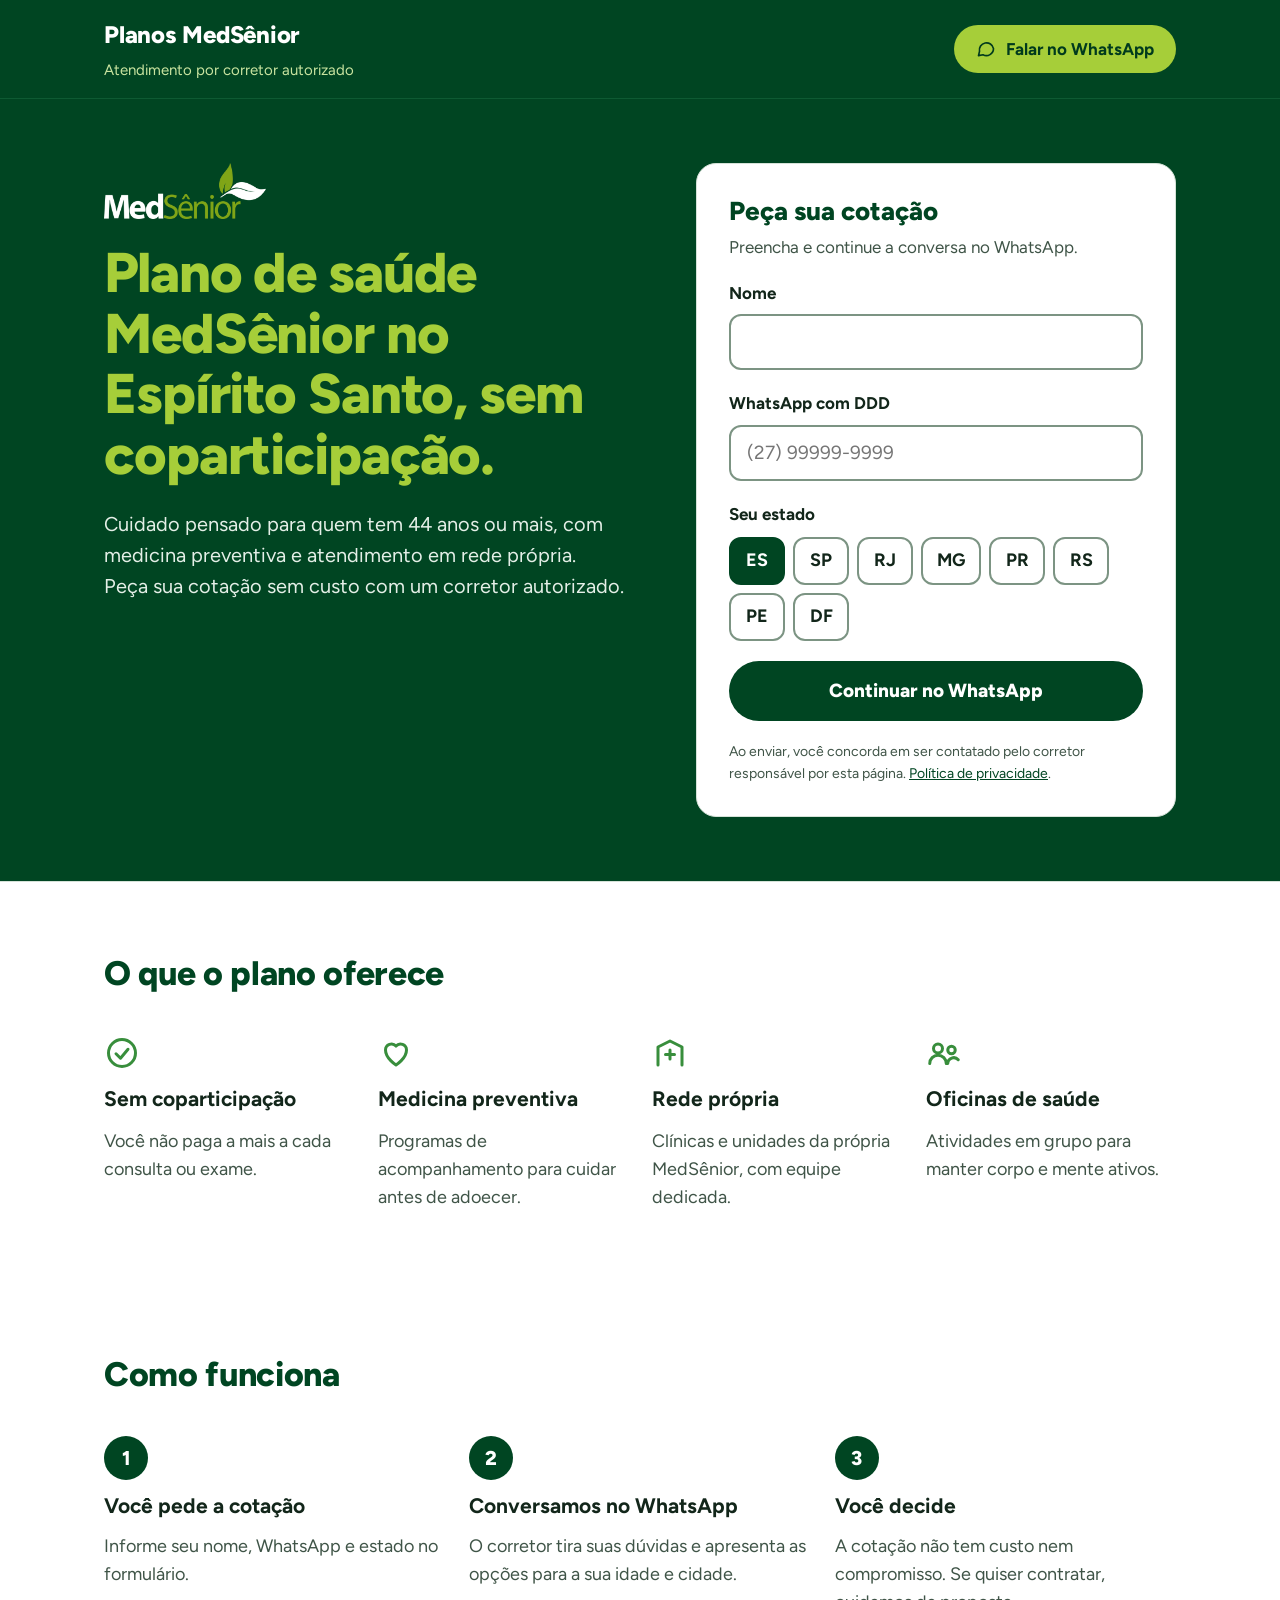
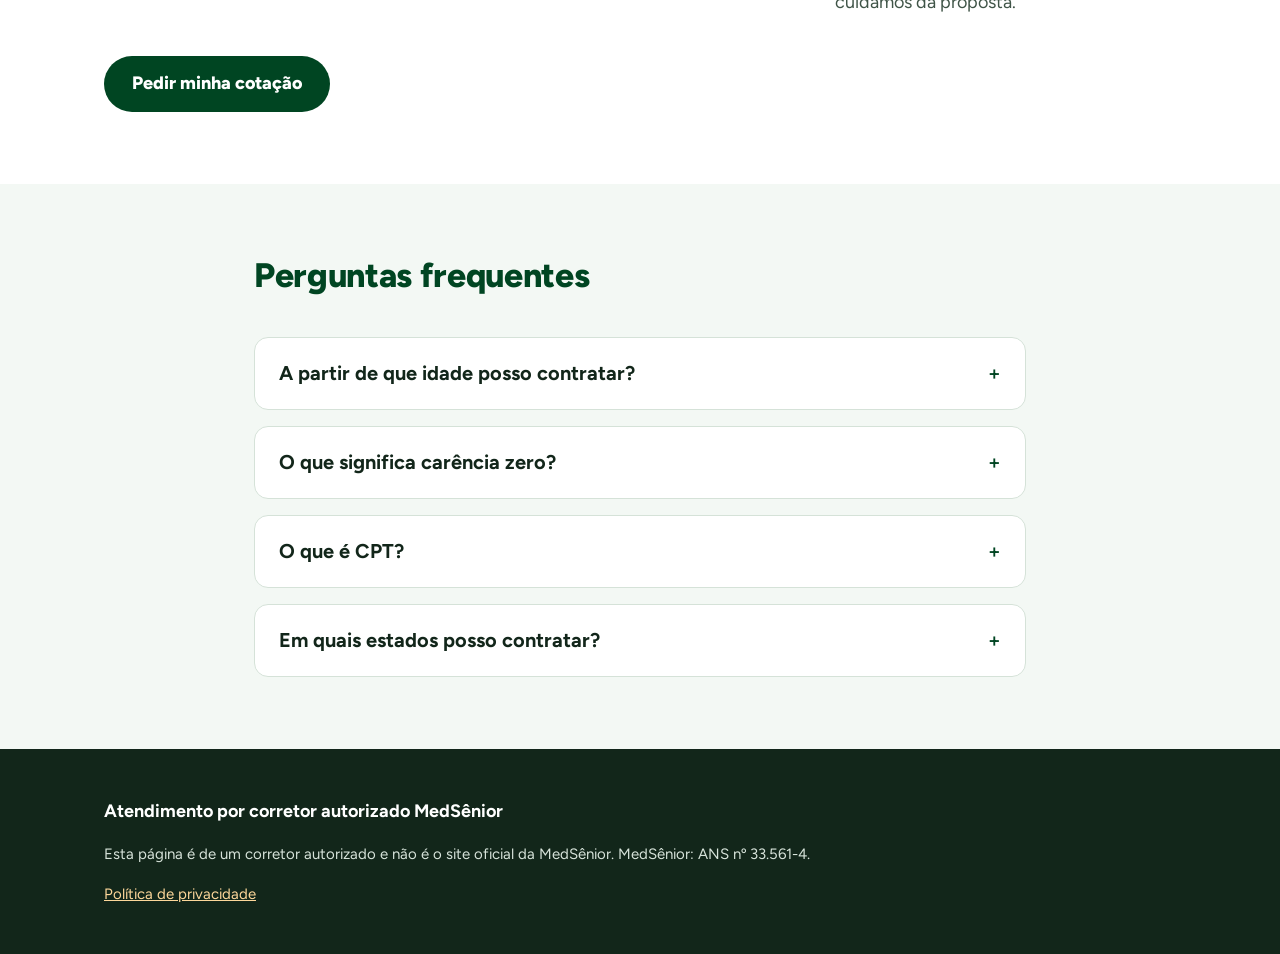
==== index.html @ 87fd847a "Página genérica por padrão, sem nome nem foto do corretor quemAtende.mostrar controla se o corretor " ====
<!doctype html>
<html lang="pt-BR">
<head>
<meta charset="utf-8">
<meta name="viewport" content="width=device-width, initial-scale=1">
<title>Plano de saúde MedSênior | Cotação com corretor autorizado</title>
<meta name="description" content="Cotação de planos MedSênior com corretor autorizado. Sem coparticipação, com medicina preventiva e rede própria.">
<meta name="theme-color" content="#004522">

<!-- Prévia do link no WhatsApp e nas redes. Os robôs não executam JavaScript, então estes
     textos são fixos: ao trocar de corretor ou de domínio, atualize aqui também.
     O WhatsApp exige endereço completo (https://...) em og:image. -->
<meta property="og:type" content="website">
<meta property="og:locale" content="pt_BR">
<meta property="og:site_name" content="Planos MedSênior · Corretor autorizado">
<meta property="og:title" content="Plano de saúde MedSênior | Peça sua cotação">
<meta property="og:description" content="Sem coparticipação, com medicina preventiva e rede própria. Peça sua cotação com um corretor autorizado.">
<meta property="og:url" content="https://landing-starlife-medsenior.netlify.app/">
<meta property="og:image" content="https://landing-starlife-medsenior.netlify.app/assets/og-medsenior.jpg">
<meta property="og:image:type" content="image/jpeg">
<meta property="og:image:width" content="1200">
<meta property="og:image:height" content="630">
<meta property="og:image:alt" content="Logo da MedSênior e o convite para pedir cotação com corretor autorizado">
<meta name="twitter:card" content="summary_large_image">
<link rel="preconnect" href="https://fonts.googleapis.com">
<link rel="preconnect" href="https://fonts.gstatic.com" crossorigin>
<link rel="stylesheet" href="https://fonts.googleapis.com/css2?family=Figtree:wght@400;500;600;700;800&display=swap">
<link rel="stylesheet" href="styles.css">
</head>
<body>

<header class="topo">
  <div class="container topo__linha">
    <div class="marca">
      <span class="marca__nome" data-corretor-nome>Planos MedSênior</span>
      <span class="marca__sub" data-corretor-titulo>Atendimento por corretor autorizado</span>
    </div>
    <a class="botao botao--lima" href="#cotacao" data-origem="topo">
      <svg width="20" height="20" viewBox="0 0 24 24" fill="none" stroke="currentColor" stroke-width="2" stroke-linecap="round" stroke-linejoin="round" aria-hidden="true"><path d="M21 11.5a8.5 8.5 0 0 1-12.6 7.4L3 20l1.2-5.1A8.5 8.5 0 1 1 21 11.5z"/></svg>
      Falar no WhatsApp
    </a>
  </div>
</header>

<main>

<section class="hero">
  <div class="container hero__linha">
    <div class="hero__texto">
      <img class="hero__operadora" src="assets/logo-medsenior-claro.png" alt="MedSênior" width="560" height="194">
      <p class="selo" data-campanha hidden>Carência zero* para contratos assinados até <span data-campanha-fim>31/10/2026</span></p>
      <h1>Plano de saúde MedSênior <span data-uf-titulo>no Espírito Santo</span>, sem coparticipação.</h1>
      <p class="hero__sub">Cuidado pensado para quem tem 44 anos ou mais, com medicina preventiva e atendimento em rede própria. Peça sua cotação sem custo com um corretor autorizado.</p>
      <div class="preco" data-preco hidden>
        <span class="preco__rotulo">Planos a partir de</span>
        <span class="preco__valor"><span data-preco-valor></span><small> /mês**</small></span>
        <span class="preco__ref" data-preco-ref></span>
      </div>
    </div>

    <div class="cartao" id="cotacao">
      <form id="form-lead" novalidate>
        <h2>Peça sua cotação</h2>
        <p class="cartao__sub">Preencha e continue a conversa no WhatsApp.</p>

        <div class="campo">
          <label for="lead-nome">Nome</label>
          <input id="lead-nome" name="nome" type="text" autocomplete="name" required>
        </div>

        <div class="campo">
          <label for="lead-fone">WhatsApp com DDD</label>
          <input id="lead-fone" name="telefone" type="tel" inputmode="numeric" autocomplete="tel" placeholder="(27) 99999-9999" required>
        </div>

        <fieldset class="campo">
          <legend>Seu estado</legend>
          <div class="ufs" id="ufs"></div>
        </fieldset>

        <!-- Campo isca para robôs: pessoas não veem nem preenchem. -->
        <div class="isca" aria-hidden="true">
          <label for="lead-site">Não preencha este campo</label>
          <input id="lead-site" name="site" type="text" tabindex="-1" autocomplete="off">
        </div>

        <p class="erro" id="form-erro" role="alert" hidden></p>

        <button class="botao botao--escuro botao--cheio" type="submit">Continuar no WhatsApp</button>
        <p class="consentimento">Ao enviar, você concorda em ser contatado pelo corretor responsável por esta página. <a href="privacidade.html">Política de privacidade</a>.</p>
      </form>

      <div id="form-sucesso" hidden>
        <svg width="48" height="48" viewBox="0 0 24 24" fill="none" stroke="#004522" stroke-width="2" stroke-linecap="round" stroke-linejoin="round" aria-hidden="true"><circle cx="12" cy="12" r="10"/><path d="M8 12.5l3 3 5-6"/></svg>
        <h2 tabindex="-1" id="sucesso-titulo">Recebemos seus dados<span data-primeiro-nome></span>.</h2>
        <p>O WhatsApp abre em seguida com a mensagem pronta. Se não abrir, toque no botão abaixo.</p>
        <a class="botao botao--escuro" id="link-whatsapp" href="#" target="_blank" rel="noopener">Abrir o WhatsApp</a>
        <button class="link" type="button" id="corrigir">Corrigir meus dados</button>
      </div>
    </div>
  </div>
</section>

<section class="secao" data-quem hidden>
  <div class="container quem">
    <img class="quem__foto" data-quem-foto alt="" width="200" height="200" hidden>
    <div class="quem__texto">
      <h2>Quem atende você</h2>
      <div class="quem__paragrafos" data-quem-texto></div>
      <a class="botao botao--escuro" href="#cotacao" data-origem="quem-atende"><span data-quem-botao>Pedir minha cotação</span></a>
    </div>
  </div>
</section>

<section class="secao secao--borda">
  <div class="container">
    <h2>O que o plano oferece</h2>
    <div class="diferenciais">
      <div class="diferencial">
        <svg width="36" height="36" viewBox="0 0 24 24" fill="none" stroke="#388E3C" stroke-width="2" stroke-linecap="round" stroke-linejoin="round" aria-hidden="true"><circle cx="12" cy="12" r="9"/><path d="M8 12.5l3 3 5-6"/></svg>
        <h3>Sem coparticipação</h3>
        <p>Você não paga a mais a cada consulta ou exame.</p>
      </div>
      <div class="diferencial">
        <svg width="36" height="36" viewBox="0 0 24 24" fill="none" stroke="#388E3C" stroke-width="2" stroke-linecap="round" stroke-linejoin="round" aria-hidden="true"><path d="M12 20s-7-4.4-7-10a4 4 0 0 1 7-2.6A4 4 0 0 1 19 10c0 5.600-7 10-7 10z"/></svg>
        <h3>Medicina preventiva</h3>
        <p>Programas de acompanhamento para cuidar antes de adoecer.</p>
      </div>
      <div class="diferencial">
        <svg width="36" height="36" viewBox="0 0 24 24" fill="none" stroke="#388E3C" stroke-width="2" stroke-linecap="round" stroke-linejoin="round" aria-hidden="true"><path d="M4 20V8l8-4 8 4v12"/><path d="M12 10v6M9 13h6"/></svg>
        <h3>Rede própria</h3>
        <p>Clínicas e unidades da própria MedSênior, com equipe dedicada.</p>
      </div>
      <div class="diferencial">
        <svg width="36" height="36" viewBox="0 0 24 24" fill="none" stroke="#388E3C" stroke-width="2" stroke-linecap="round" stroke-linejoin="round" aria-hidden="true"><circle cx="8" cy="9" r="3"/><circle cx="17" cy="10" r="2.500"/><path d="M2.500 19a5.500 5.500 0 0 1 11 0M14.500 19a4 4 0 0 1 7-2.500"/></svg>
        <h3>Oficinas de saúde</h3>
        <p>Atividades em grupo para manter corpo e mente ativos.</p>
      </div>
    </div>
  </div>
</section>

<section class="secao secao--verde" data-campanha hidden>
  <div class="container">
    <p class="sobretitulo">Condição de outubro</p>
    <h2>Carência zero* para quem contrata até <span data-campanha-fim>31/10/2026</span></h2>
    <div class="publicos">
      <div class="publico">
        <h3>Você já tem outro plano</h3>
        <p>Pessoa física vinda de outra operadora aproveita as carências já cumpridas.</p>
      </div>
      <div class="publico">
        <h3>Empresa com 2 vidas</h3>
        <p>Contratação PME a partir de duas pessoas, com a mesma condição.</p>
      </div>
    </div>
    <a class="botao botao--lima" href="#cotacao" data-origem="campanha">Quero aproveitar</a>
  </div>
</section>

<section class="secao">
  <div class="container">
    <h2>Como funciona</h2>
    <ol class="passos">
      <li class="passo">
        <span class="passo__n" aria-hidden="true">1</span>
        <h3>Você pede a cotação</h3>
        <p>Informe seu nome, WhatsApp e estado no formulário.</p>
      </li>
      <li class="passo">
        <span class="passo__n" aria-hidden="true">2</span>
        <h3>Conversamos no WhatsApp</h3>
        <p>O corretor tira suas dúvidas e apresenta as opções para a sua idade e cidade.</p>
      </li>
      <li class="passo">
        <span class="passo__n" aria-hidden="true">3</span>
        <h3>Você decide</h3>
        <p>A cotação não tem custo nem compromisso. Se quiser contratar, cuidamos da proposta.</p>
      </li>
    </ol>
    <a class="botao botao--escuro" href="#cotacao" data-origem="como-funciona">Pedir minha cotação</a>
  </div>
</section>

<section class="secao secao--suave">
  <div class="container container--estreito">
    <h2>Perguntas frequentes</h2>
    <details>
      <summary>A partir de que idade posso contratar?</summary>
      <p>Os planos MedSênior são para pessoas com 44 anos ou mais.</p>
    </details>
    <details>
      <summary>O que significa carência zero?</summary>
      <p>Você começa a usar o plano sem cumprir os prazos de espera, com exceção da cobertura parcial temporária (CPT), nas condições da campanha vigente.</p>
    </details>
    <details>
      <summary>O que é CPT?</summary>
      <p>É a cobertura parcial temporária: um período em que alguns procedimentos ligados a doenças ou lesões que você já tinha ao contratar ficam sem cobertura. O corretor explica o seu caso na cotação.</p>
    </details>
    <details>
      <summary>Em quais estados posso contratar?</summary>
      <p>Espírito Santo, São Paulo, Rio de Janeiro, Minas Gerais, Paraná, Rio Grande do Sul, Pernambuco e Distrito Federal.</p>
    </details>
  </div>
</section>

</main>

<footer class="rodape">
  <div class="container">
    <p class="rodape__razao" data-corretor-rodape>Atendimento por corretor autorizado MedSênior</p>
    <p>Esta página é de um corretor autorizado e não é o site oficial da MedSênior. MedSênior: ANS nº 33.561-4.</p>
    <p data-campanha hidden>* Carência zero, exceto cobertura parcial temporária (CPT) decorrente de doenças ou lesões preexistentes, para contratos assinados entre 01/10/2026 e 31/10/2026: PME a partir de 2 vidas e pessoa física vinda de outro plano, conforme operadoras aceitas e critérios de elegibilidade. Sujeito às regras comerciais vigentes.</p>
    <p data-preco hidden>** <span data-preco-nota></span> Os preços variam por idade, produto e região.</p>
    <p><a href="privacidade.html">Política de privacidade</a></p>
  </div>
</footer>

<script src="config.js"></script>
<script src="script.js"></script>
</body>
</html>
---- styles.css ----
:root {
  --verde-escuro: #004522;
  --verde: #388E3C;
  --bege: #FDD79A;
  --verde-claro: #A6CE39;
  --tinta: #12261A;
  --tinta-suave: #3F5447;
  --tinta-media: #2B4033;
  --fundo-suave: #F3F8F4;
  --linha: #D5E2D8;
  --borda-campo: #7C9483;
}

*, *::before, *::after { box-sizing: border-box; }

html { scroll-behavior: smooth; }

body {
  margin: 0;
  font-family: 'Figtree', system-ui, sans-serif;
  font-size: 18px;
  line-height: 1.55;
  color: var(--tinta);
  background: #fff;
}

[hidden] { display: none !important; }

h1, h2, h3, p { margin: 0; }

a { color: var(--verde-escuro); }
a:hover { color: #0B6B37; }

:focus-visible { outline: 3px solid #E0A93B; outline-offset: 2px; }

.container { max-width: 1120px; margin: 0 auto; padding: 0 24px; }
.container--estreito { max-width: 820px; }

/* Botões */
.botao {
  display: inline-flex; align-items: center; justify-content: center; gap: 10px;
  min-height: 56px; padding: 0 28px;
  border: 0; border-radius: 999px;
  font: inherit; font-weight: 800; text-decoration: none; cursor: pointer;
}
.botao--escuro { background: var(--verde-escuro); color: #fff; }
.botao--escuro:hover { background: #0B5A30; color: #fff; }
.botao--claro { background: var(--bege); color: #3A2A05; }
.botao--claro:hover { background: #FFE3B5; color: #3A2A05; }
.botao--lima { background: var(--verde-claro); color: #003A1D; }
.botao--lima:hover { background: #B9DD55; color: #003A1D; }
.botao--cheio { width: 100%; min-height: 60px; font-size: 19px; }
.link {
  padding: 12px 0; border: 0; background: none; cursor: pointer;
  font: inherit; font-size: 16px; font-weight: 600;
  color: var(--verde-escuro); text-decoration: underline;
}

/* Topo */
.topo { background: var(--verde-escuro); border-bottom: 1px solid #0E5A33; }
.topo__linha {
  display: flex; flex-wrap: wrap; gap: 16px;
  align-items: center; justify-content: space-between;
  padding-top: 16px; padding-bottom: 16px;
}
.topo .botao { min-height: 48px; padding: 0 22px; font-size: 17px; font-weight: 700; }
.marca { display: flex; flex-direction: column; gap: 6px; }
.marca__logo { display: block; height: 50px; width: auto; align-self: flex-start; }
.marca__nome { font-size: 24px; font-weight: 800; color: #fff; letter-spacing: -0.01em; text-decoration: none; }
.marca__sub { font-size: 15px; color: #C9E4A0; }

/* Hero */
.hero { background: var(--verde-escuro); color: #E4EFE7; }
.hero__linha {
  display: flex; flex-wrap: wrap; gap: 48px; align-items: flex-start;
  padding-top: 64px; padding-bottom: 64px;
}
.hero__texto { flex: 1 1 440px; min-width: 0; display: flex; flex-direction: column; gap: 24px; align-items: flex-start; }
.hero h1 {
  font-size: clamp(34px, 5vw, 56px); line-height: 1.08; font-weight: 800;
  color: var(--verde-claro); letter-spacing: -0.02em;
}
.hero__operadora { display: block; height: 56px; width: auto; }
.hero__sub { font-size: 20px; color: #E4EFE7; max-width: 520px; }
.selo {
  padding: 8px 16px; border-radius: 999px;
  background: var(--bege); color: #3A2A05; font-weight: 700; font-size: 16px;
}
.preco {
  display: flex; flex-direction: column; gap: 4px;
  padding: 20px 24px; border-radius: 16px; background: #fff; color: var(--tinta); border: 1px solid var(--linha);
}
.preco__rotulo, .preco__ref { font-size: 15px; color: var(--tinta-suave); }
.preco__valor { font-size: 36px; font-weight: 800; color: var(--verde-escuro); line-height: 1.1; }
.preco__valor small { font-size: 18px; font-weight: 600; }

/* Cartão do formulário */
.cartao {
  flex: 1 1 380px; min-width: 0; max-width: 480px;
  background: #fff; color: var(--tinta); border: 1px solid var(--linha); border-radius: 20px; padding: 32px;
  scroll-margin-top: 16px;
}
.cartao form, #form-sucesso { display: flex; flex-direction: column; gap: 20px; }
#form-sucesso { align-items: flex-start; gap: 16px; }
.cartao h2 { font-size: 26px; font-weight: 800; color: var(--verde-escuro); line-height: 1.2; }
.cartao__sub { font-size: 17px; color: var(--tinta-suave); margin-top: -14px; }
.campo { display: flex; flex-direction: column; gap: 8px; margin: 0; padding: 0; border: 0; min-width: 0; }
.campo label, .campo legend { font-weight: 700; font-size: 17px; padding: 0; }
.campo legend { margin-bottom: 10px; }
.campo input {
  width: 100%; height: 56px; padding: 0 16px;
  border: 2px solid var(--borda-campo); border-radius: 12px;
  font: inherit; font-size: 19px; color: var(--tinta); background: #fff;
}
.campo input[aria-invalid="true"] { border-color: #B3261E; }
.ufs { display: flex; flex-wrap: wrap; gap: 8px; }
.uf {
  min-width: 56px; height: 48px; padding: 0 14px;
  border: 2px solid var(--borda-campo); border-radius: 12px;
  background: #fff; color: var(--tinta);
  font: inherit; font-weight: 700; cursor: pointer;
}
.uf[aria-pressed="true"] { background: var(--verde-escuro); border-color: var(--verde-escuro); color: #fff; }
.isca { position: absolute; left: -9999px; width: 1px; height: 1px; overflow: hidden; }
.erro {
  padding: 12px 16px; border-radius: 12px;
  background: #FDECEA; color: #8A1C12; font-size: 16px; font-weight: 600;
}
.consentimento { font-size: 14px; color: var(--tinta-suave); }

/* Seções */
.secao { padding: 72px 0; }
.secao--suave { background: var(--fundo-suave); }
.secao--verde { background: var(--verde-escuro); color: #fff; }
.secao h2 {
  font-size: clamp(28px, 4vw, 34px); line-height: 1.2; font-weight: 800;
  color: var(--verde-escuro); letter-spacing: -0.01em; margin-bottom: 40px;
}
.secao--verde h2 { color: var(--verde-claro); margin-bottom: 32px; }
.sobretitulo {
  font-size: 16px; font-weight: 700; color: var(--bege);
  letter-spacing: 0.06em; text-transform: uppercase; margin-bottom: 12px;
}

.diferenciais { display: flex; flex-wrap: wrap; gap: 24px; }
.diferencial { flex: 1 1 220px; display: flex; flex-direction: column; gap: 12px; }
.diferencial h3 { font-size: 21px; font-weight: 700; }
.diferencial p { color: var(--tinta-suave); }

.publicos { display: flex; flex-wrap: wrap; gap: 24px; margin-bottom: 32px; }
.publico {
  flex: 1 1 300px; padding: 28px; border: 1px solid #2F6B49; border-radius: 16px;
  display: flex; flex-direction: column; gap: 8px;
}
.publico h3 { font-size: 22px; font-weight: 700; color: var(--verde-claro); }
.publico p { color: #E4EFE7; }

.passos { list-style: none; margin: 0 0 40px; padding: 0; display: flex; flex-wrap: wrap; gap: 24px; }
.passo { flex: 1 1 260px; display: flex; flex-direction: column; gap: 10px; }
.passo__n {
  width: 44px; height: 44px; border-radius: 50%;
  display: flex; align-items: center; justify-content: center;
  background: var(--verde-escuro); color: #fff; font-weight: 800; font-size: 20px;
}
.passo h3 { font-size: 21px; font-weight: 700; }
.passo p { color: var(--tinta-suave); }

.secao--borda { border-top: 1px solid var(--linha); }
.quem { display: flex; flex-wrap: wrap; gap: 40px; align-items: center; }
.quem__foto { flex: 0 0 200px; width: 200px; height: 200px; border-radius: 50%; object-fit: cover; }
.quem__texto { flex: 1 1 360px; min-width: 0; display: flex; flex-direction: column; gap: 16px; align-items: flex-start; }
.quem__texto h2 { margin-bottom: 0; }
.quem__paragrafos { display: flex; flex-direction: column; gap: 12px; }
.quem__texto p { font-size: 20px; color: var(--tinta-media); }

details {
  background: #fff; border: 1px solid var(--linha); border-radius: 14px;
  padding: 20px 24px; margin-top: 16px;
}
summary {
  display: flex; justify-content: space-between; gap: 16px;
  font-size: 20px; font-weight: 700; cursor: pointer; list-style: none;
}
summary::-webkit-details-marker { display: none; }
summary::after { content: '+'; font-weight: 600; color: var(--verde-escuro); }
details[open] summary::after { content: '−'; }
details p { margin-top: 12px; color: var(--tinta-media); }

/* Rodapé */
.rodape { background: var(--tinta); color: #D7E3DA; padding: 48px 0; font-size: 15px; line-height: 1.6; }
.rodape .container { display: flex; flex-direction: column; gap: 16px; }
.rodape__razao { font-size: 18px; font-weight: 700; color: #fff; }
.rodape a { color: var(--bege); }

/* Página de texto (política de privacidade) */
.texto { padding: 56px 0 72px; }
.texto h1 { font-size: 34px; font-weight: 800; color: var(--verde-escuro); margin-bottom: 24px; }
.texto h2 { font-size: 22px; font-weight: 700; margin: 32px 0 8px; }
.texto p { margin-bottom: 12px; color: var(--tinta-media); }

@media (max-width: 560px) {
  .hero__linha { padding-top: 40px; padding-bottom: 40px; gap: 32px; }
  .cartao { padding: 24px; max-width: none; }
  .secao { padding: 56px 0; }
}

@media (prefers-reduced-motion: reduce) {
  html { scroll-behavior: auto; }
}
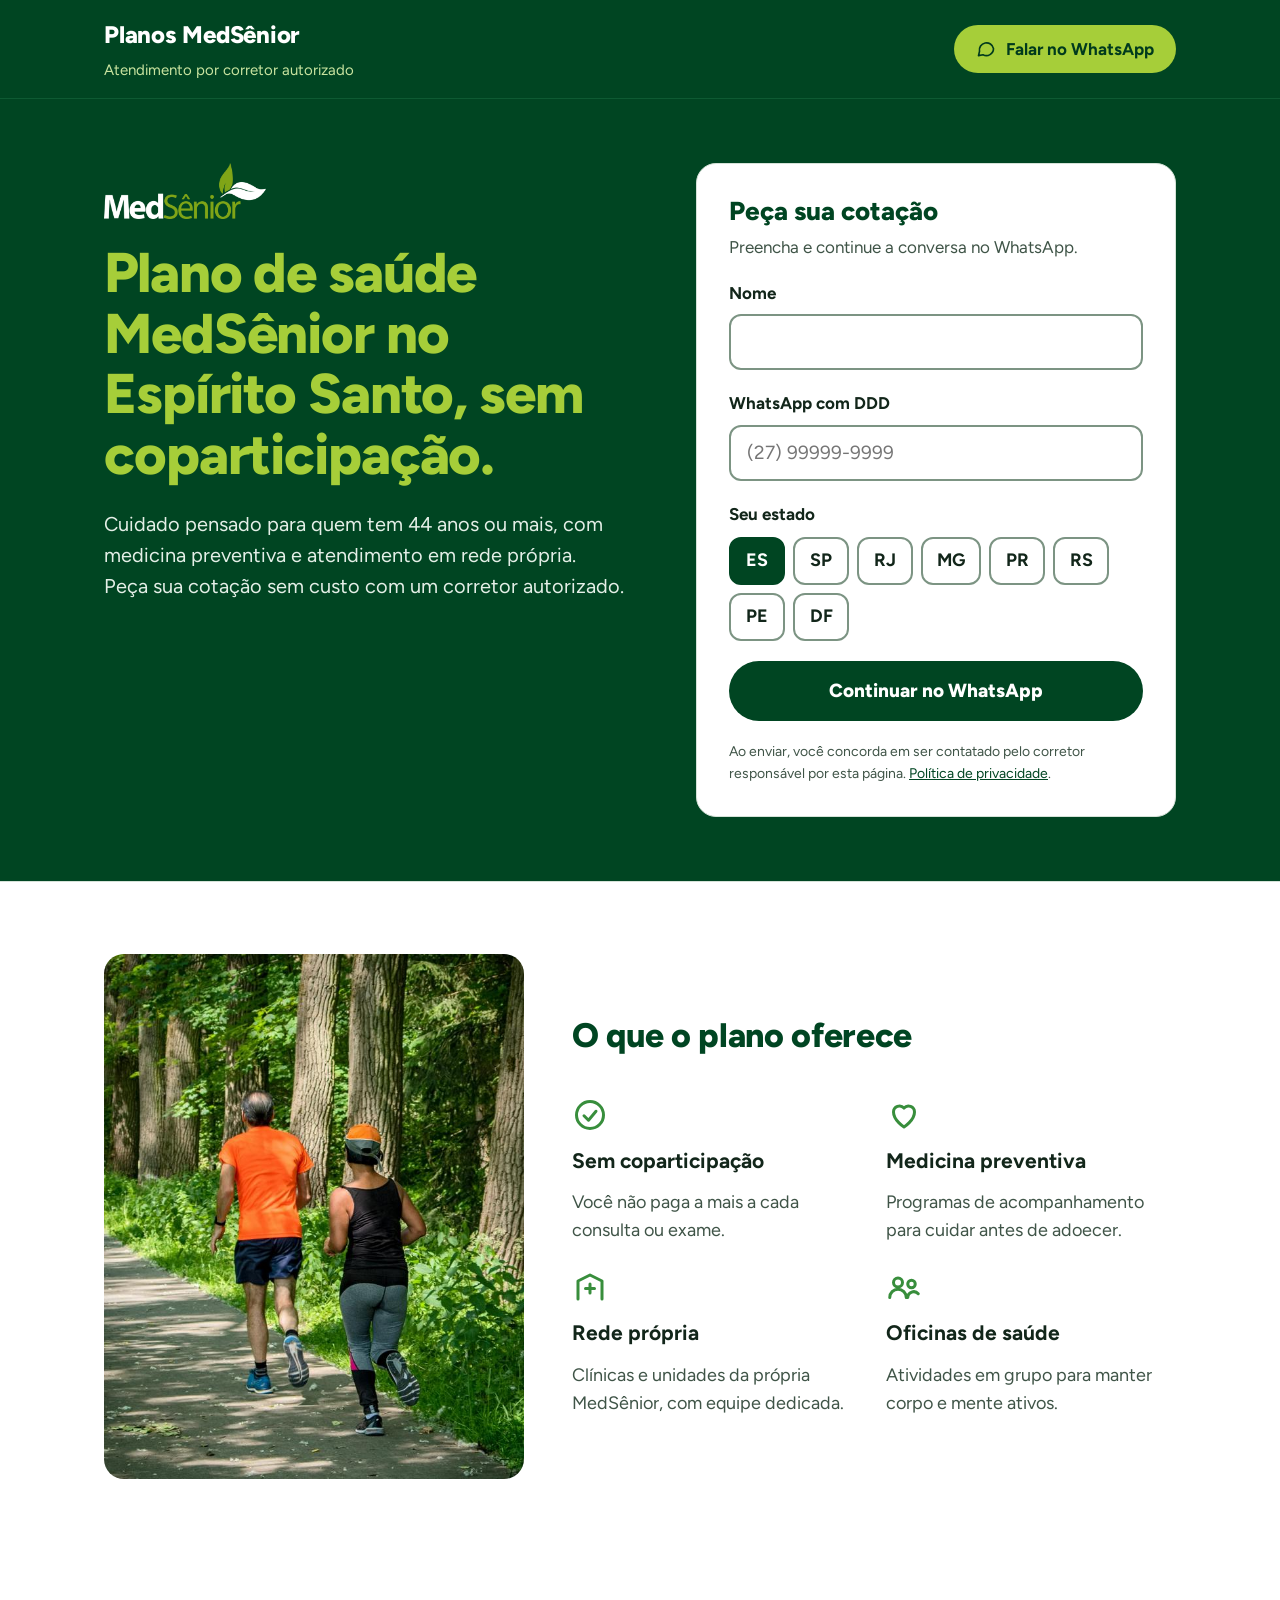
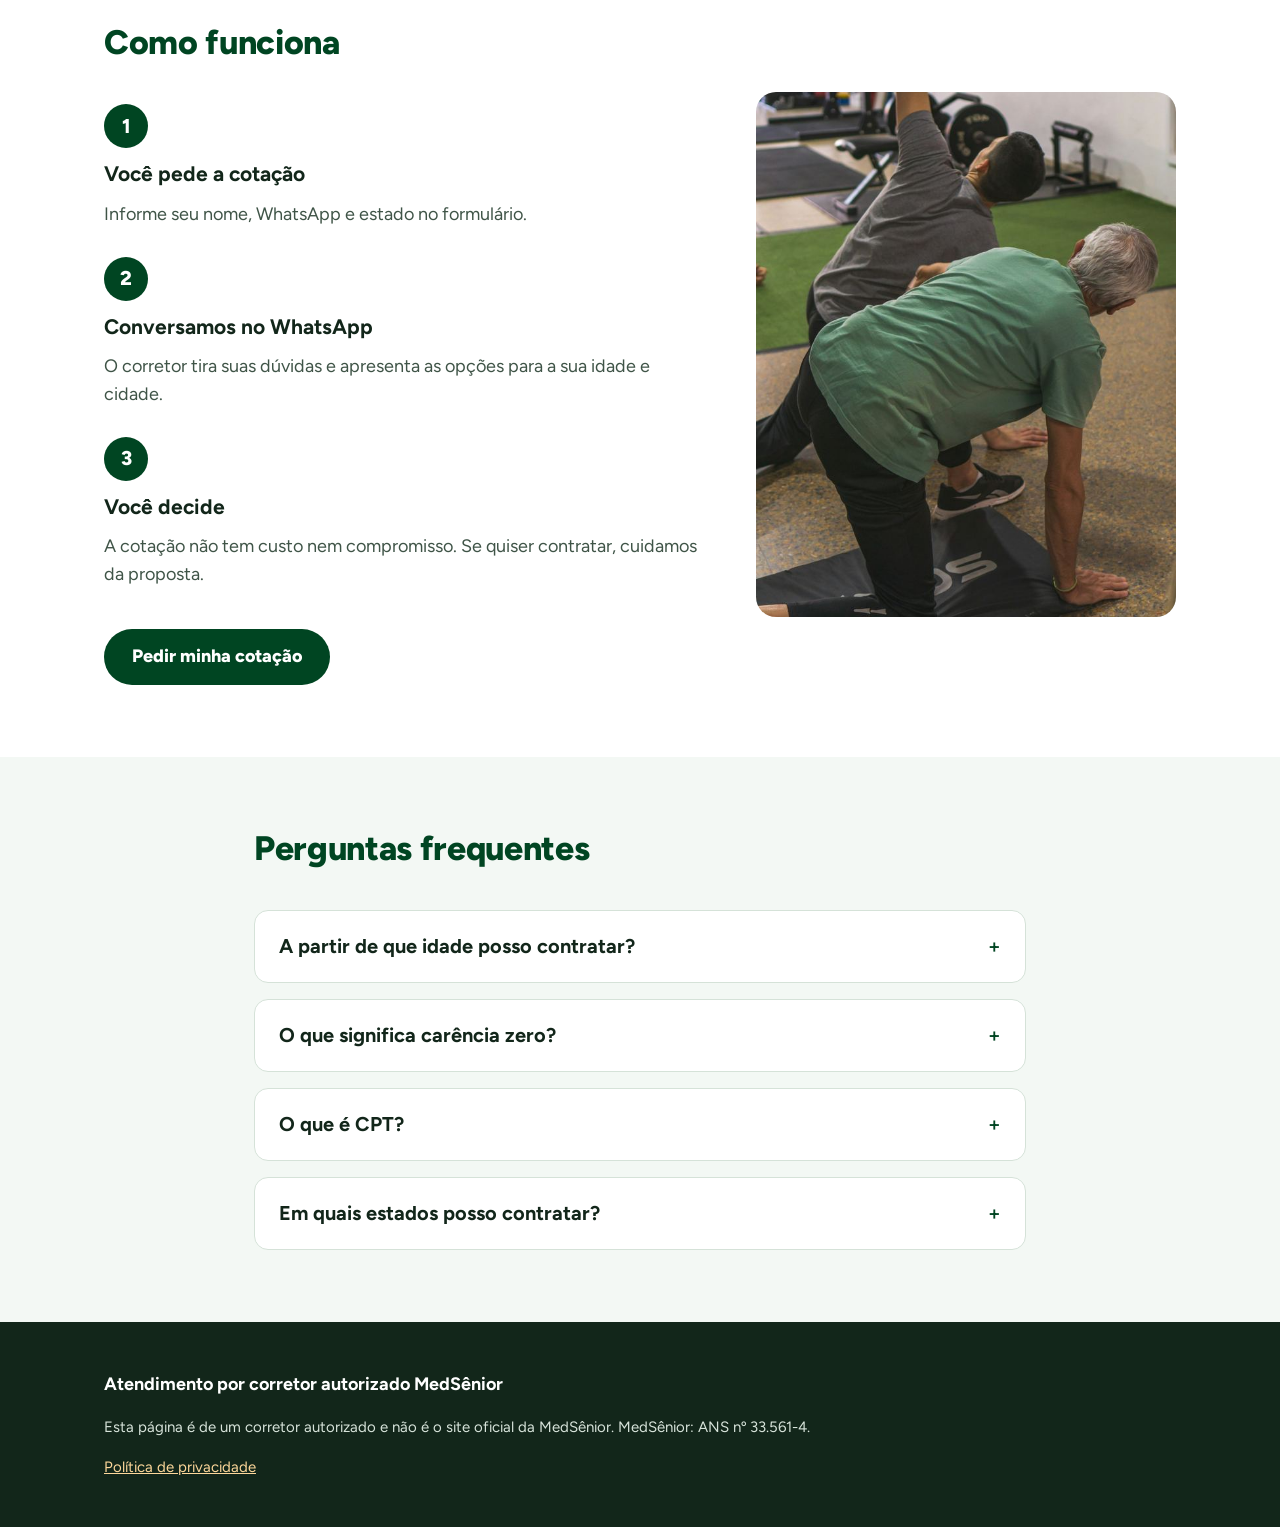
==== commit 5702f425: "Adiciona fotos de pessoas sêniores em três seções Trilha em "O que o plano oferece", casal à beira d" ====
--- a/index.html
+++ b/index.html
@@ -113,7 +113,9 @@
 </section>
 
 <section class="secao secao--borda">
-  <div class="container">
+  <div class="container com-foto">
+    <img class="foto-secao" src="assets/foto-trilha.jpg" alt="Casal correndo em uma trilha arborizada" width="640" height="800" loading="lazy">
+    <div class="com-foto__texto">
     <h2>O que o plano oferece</h2>
     <div class="diferenciais">
       <div class="diferencial">
@@ -137,11 +139,13 @@
         <p>Atividades em grupo para manter corpo e mente ativos.</p>
       </div>
     </div>
+    </div>
   </div>
 </section>
 
 <section class="secao secao--verde" data-campanha hidden>
-  <div class="container">
+  <div class="container com-foto com-foto--invertido">
+    <div class="com-foto__texto">
     <p class="sobretitulo">Condição de outubro</p>
     <h2>Carência zero* para quem contrata até <span data-campanha-fim>31/10/2026</span></h2>
     <div class="publicos">
@@ -155,11 +159,14 @@
       </div>
     </div>
     <a class="botao botao--lima" href="#cotacao" data-origem="campanha">Quero aproveitar</a>
+    </div>
+    <img class="foto-secao" src="assets/foto-casal-rio.jpg" alt="Casal de idosos de mãos dadas à beira de um rio" width="640" height="800" loading="lazy">
   </div>
 </section>
 
 <section class="secao">
-  <div class="container">
+  <div class="container com-foto com-foto--invertido">
+    <div class="com-foto__texto">
     <h2>Como funciona</h2>
     <ol class="passos">
       <li class="passo">
@@ -179,6 +186,8 @@
       </li>
     </ol>
     <a class="botao botao--escuro" href="#cotacao" data-origem="como-funciona">Pedir minha cotação</a>
+    </div>
+    <img class="foto-secao" src="assets/foto-alongamento.jpg" alt="Senhor fazendo alongamento em uma aula em grupo" width="640" height="800" loading="lazy">
   </div>
 </section>
 
--- a/styles.css
+++ b/styles.css
@@ -173,6 +173,15 @@
 .quem__paragrafos { display: flex; flex-direction: column; gap: 12px; }
 .quem__texto p { font-size: 20px; color: var(--tinta-media); }
 
+.com-foto { display: flex; flex-wrap: wrap; gap: 48px; align-items: center; }
+.com-foto__texto { flex: 999 1 480px; min-width: 0; }
+.com-foto .passos { flex-direction: column; gap: 28px; }
+.com-foto .passo { flex: none; }
+.foto-secao {
+  flex: 1 1 300px; width: 100%; max-width: 420px; height: auto;
+  aspect-ratio: 4 / 5; object-fit: cover; border-radius: 20px; display: block;
+}
+
 details {
   background: #fff; border: 1px solid var(--linha); border-radius: 14px;
   padding: 20px 24px; margin-top: 16px;
@@ -202,6 +211,9 @@
   .hero__linha { padding-top: 40px; padding-bottom: 40px; gap: 32px; }
   .cartao { padding: 24px; max-width: none; }
   .secao { padding: 56px 0; }
+  .com-foto { gap: 32px; }
+  .foto-secao { max-width: none; aspect-ratio: 4 / 3; }
+  .com-foto--invertido .foto-secao { order: -1; }
 }
 
 @media (prefers-reduced-motion: reduce) {
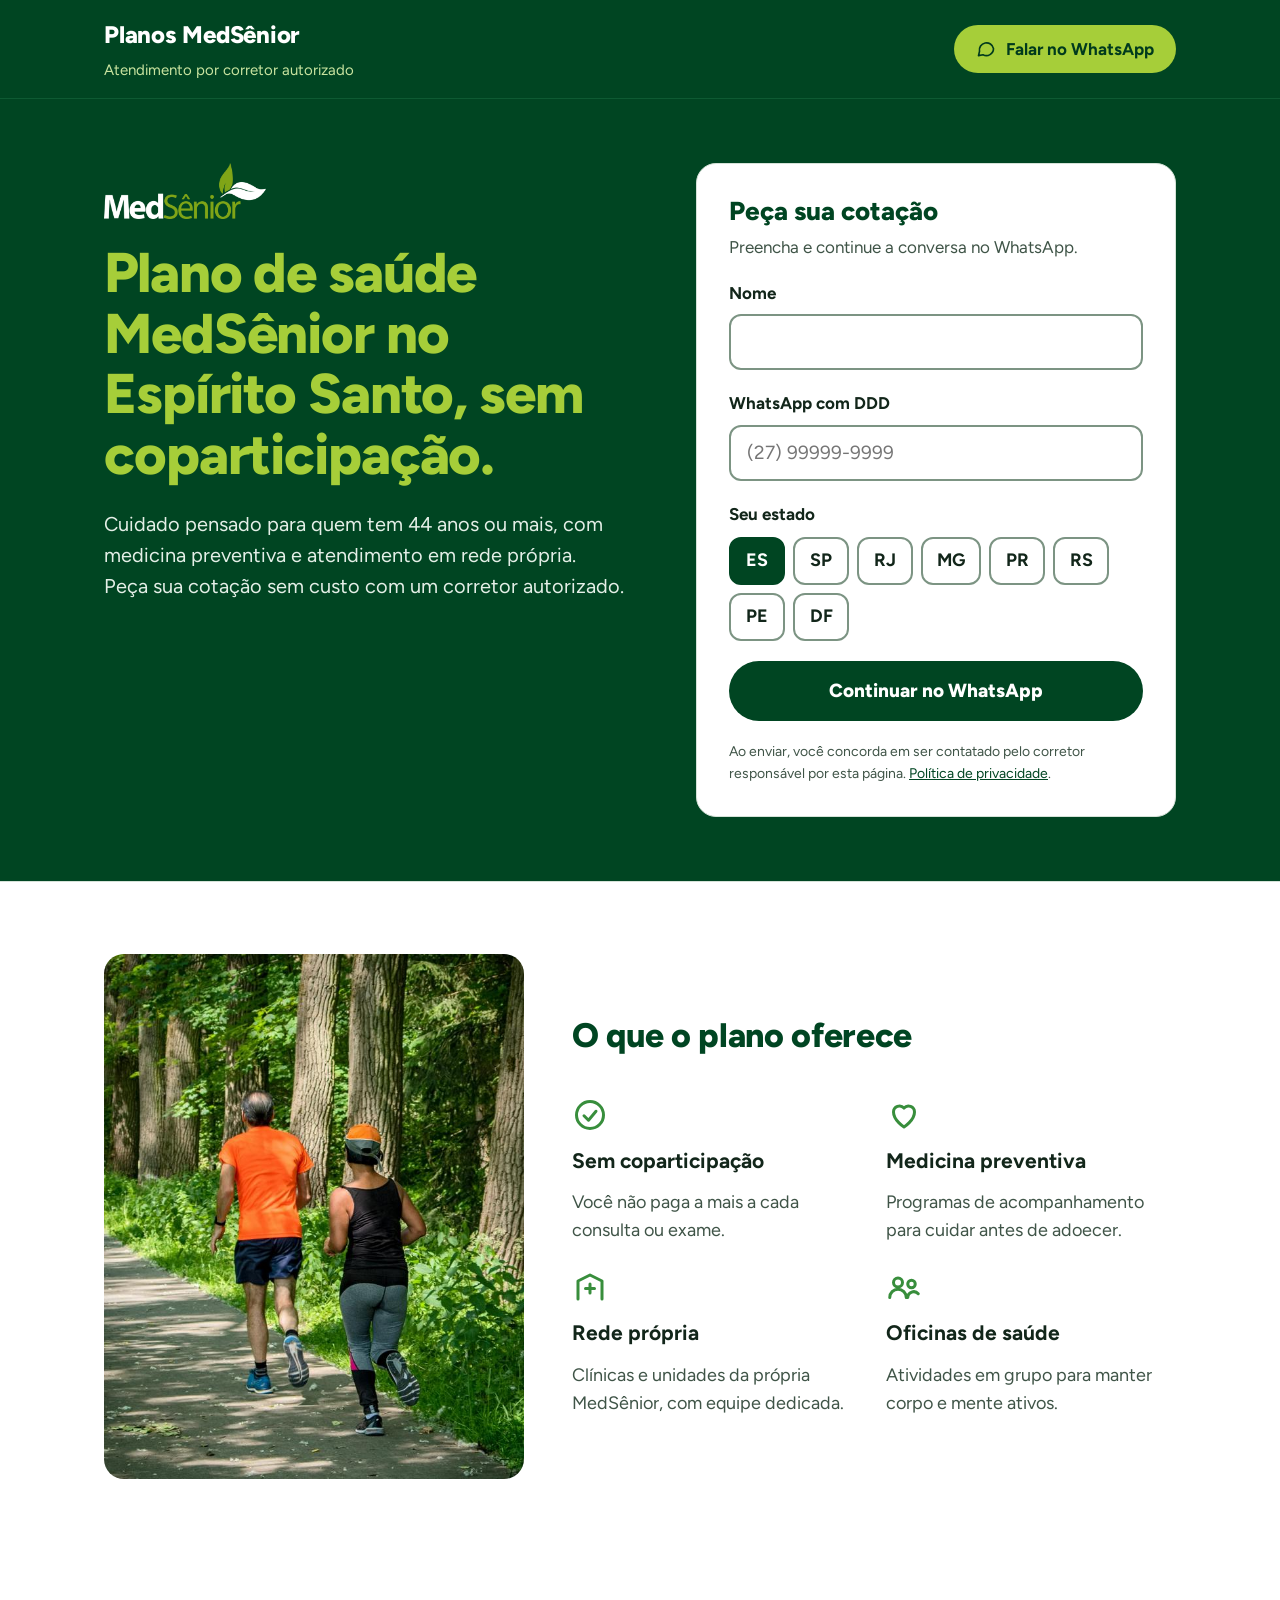
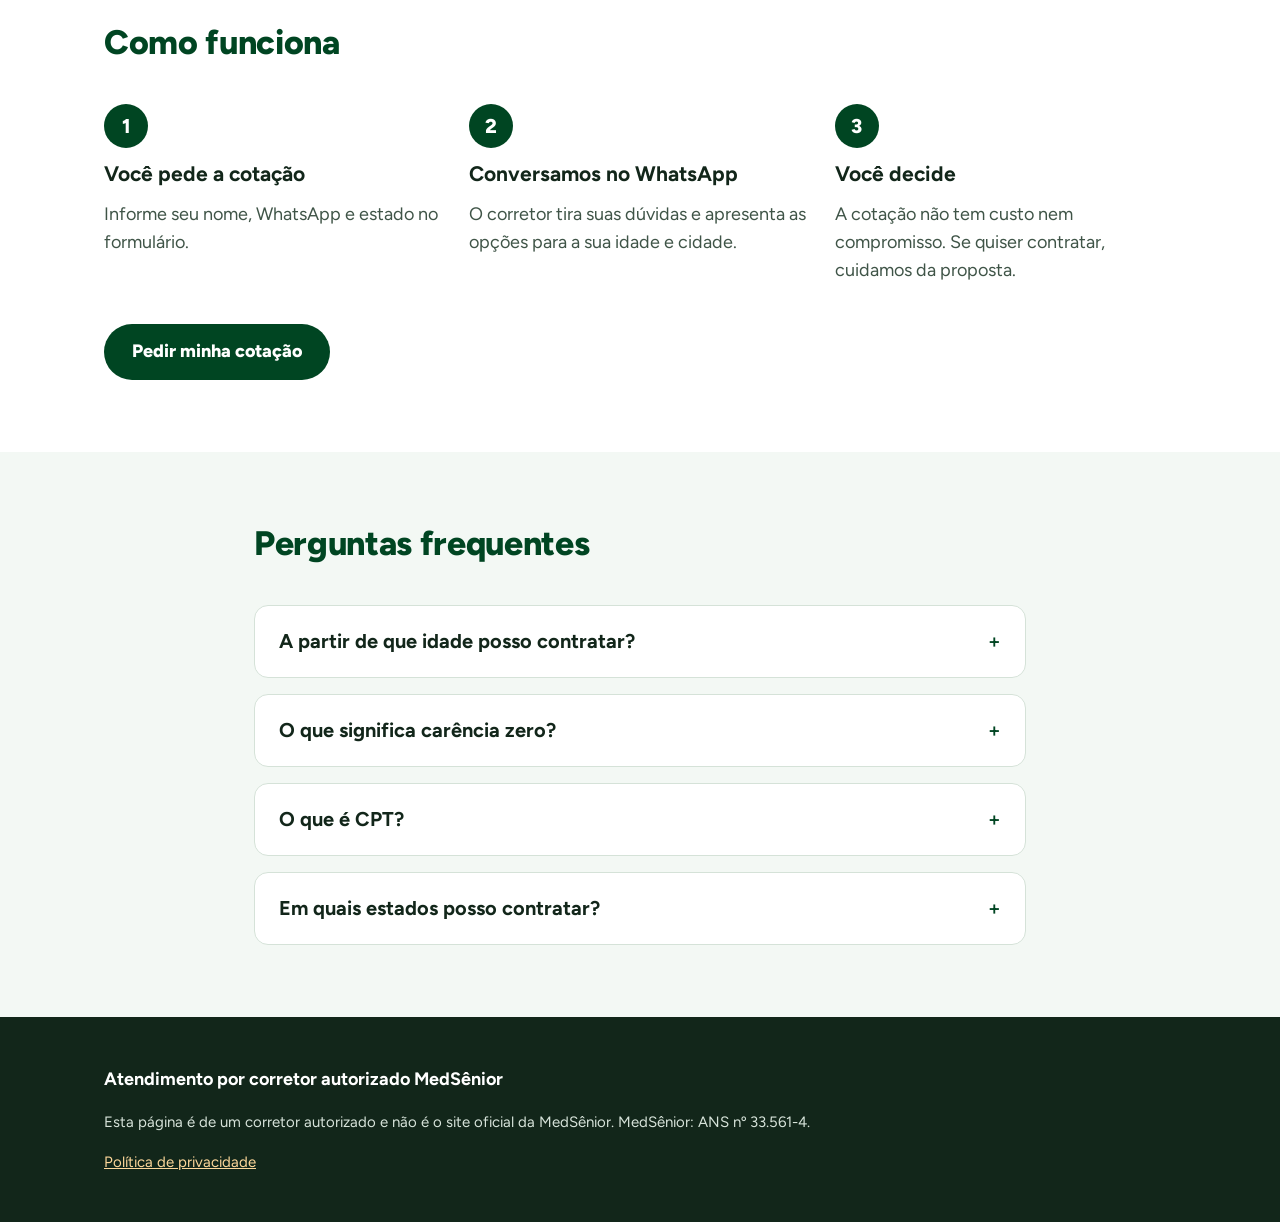
==== commit 8395799c: "Remove a foto de "Como funciona" e volta os passos lado a lado Co-Authored-By: Claude Opus 5.5 <nore" ====
--- a/index.html
+++ b/index.html
@@ -160,13 +160,12 @@
     </div>
     <a class="botao botao--lima" href="#cotacao" data-origem="campanha">Quero aproveitar</a>
     </div>
-    <img class="foto-secao" src="assets/foto-casal-rio.jpg" alt="Casal de idosos de mãos dadas à beira de um rio" width="640" height="800" loading="lazy">
+    <img class="foto-secao" src="assets/foto-senhora.jpg" alt="Senhora de cabelos grisalhos sorrindo" width="640" height="800" loading="lazy">
   </div>
 </section>
 
 <section class="secao">
-  <div class="container com-foto com-foto--invertido">
-    <div class="com-foto__texto">
+  <div class="container">
     <h2>Como funciona</h2>
     <ol class="passos">
       <li class="passo">
@@ -186,8 +185,6 @@
       </li>
     </ol>
     <a class="botao botao--escuro" href="#cotacao" data-origem="como-funciona">Pedir minha cotação</a>
-    </div>
-    <img class="foto-secao" src="assets/foto-alongamento.jpg" alt="Senhor fazendo alongamento em uma aula em grupo" width="640" height="800" loading="lazy">
   </div>
 </section>
 
--- a/styles.css
+++ b/styles.css
@@ -175,8 +175,6 @@
 
 .com-foto { display: flex; flex-wrap: wrap; gap: 48px; align-items: center; }
 .com-foto__texto { flex: 999 1 480px; min-width: 0; }
-.com-foto .passos { flex-direction: column; gap: 28px; }
-.com-foto .passo { flex: none; }
 .foto-secao {
   flex: 1 1 300px; width: 100%; max-width: 420px; height: auto;
   aspect-ratio: 4 / 5; object-fit: cover; border-radius: 20px; display: block;
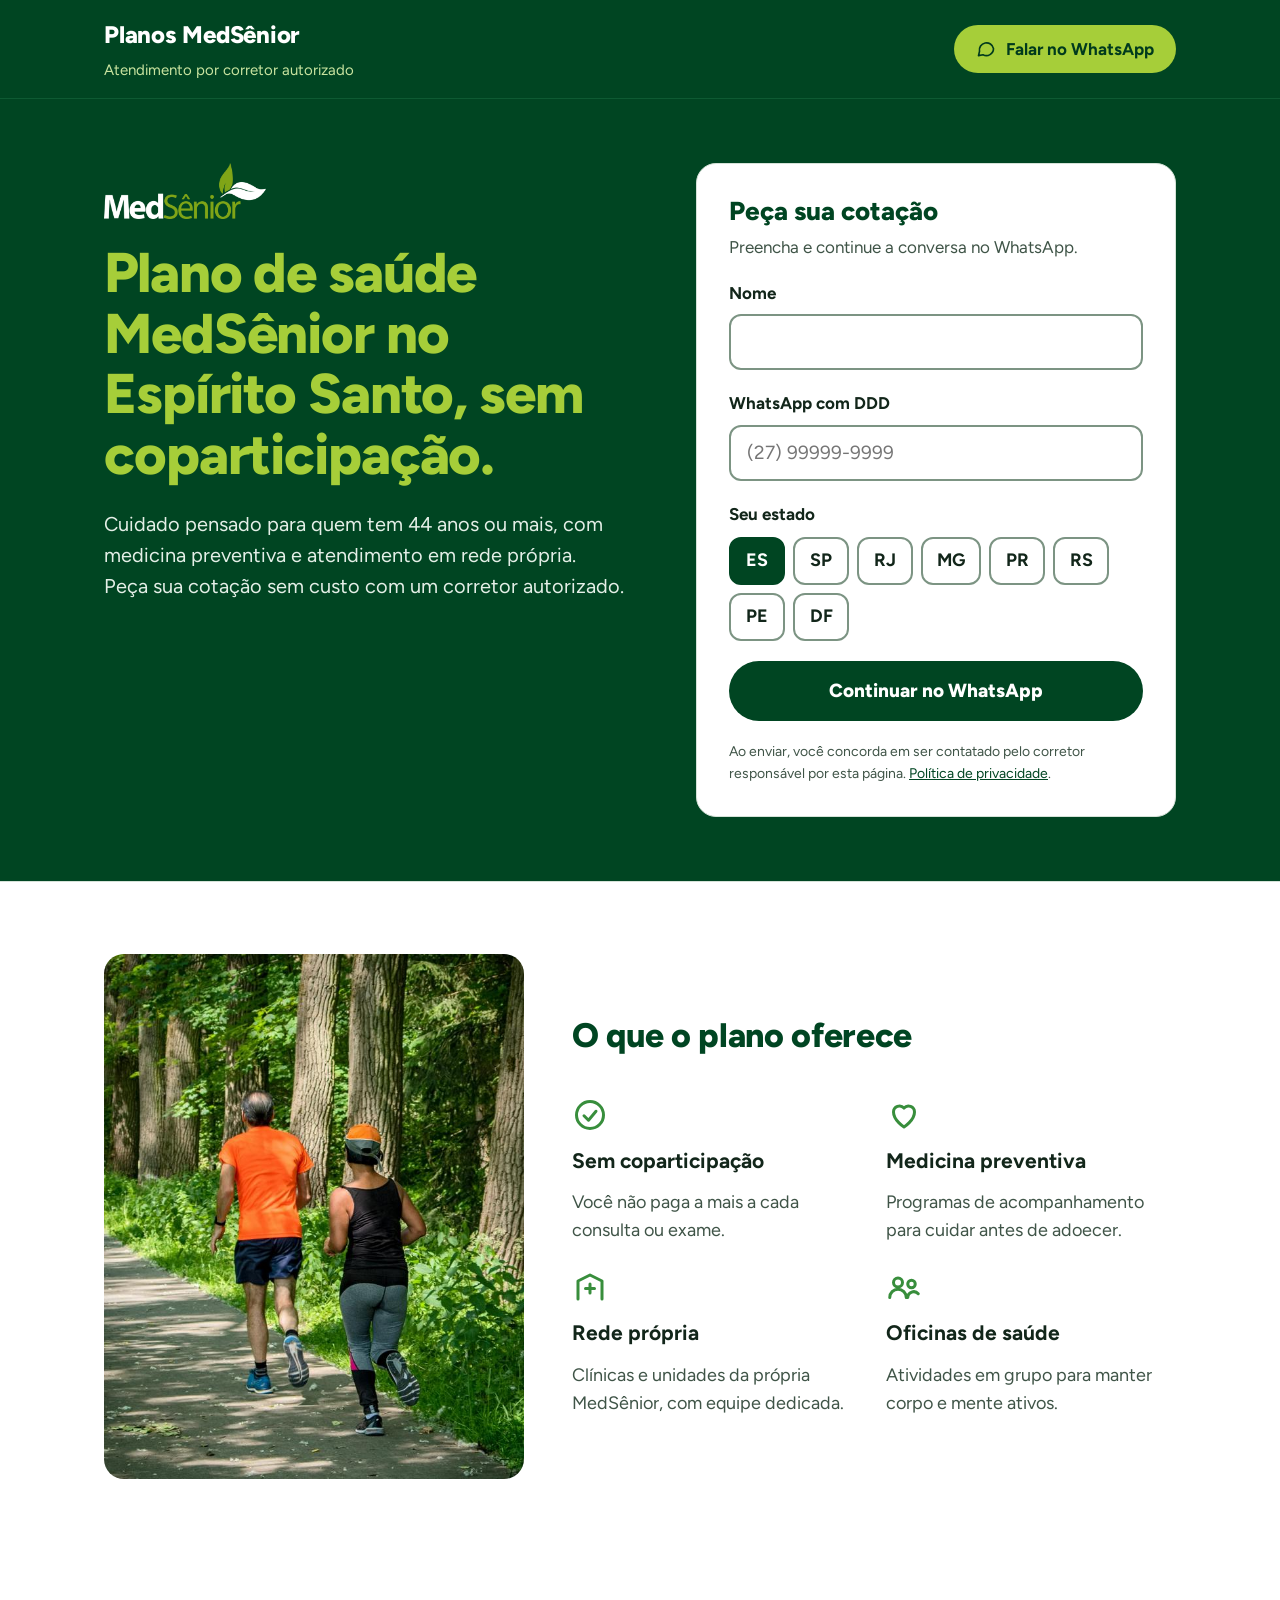
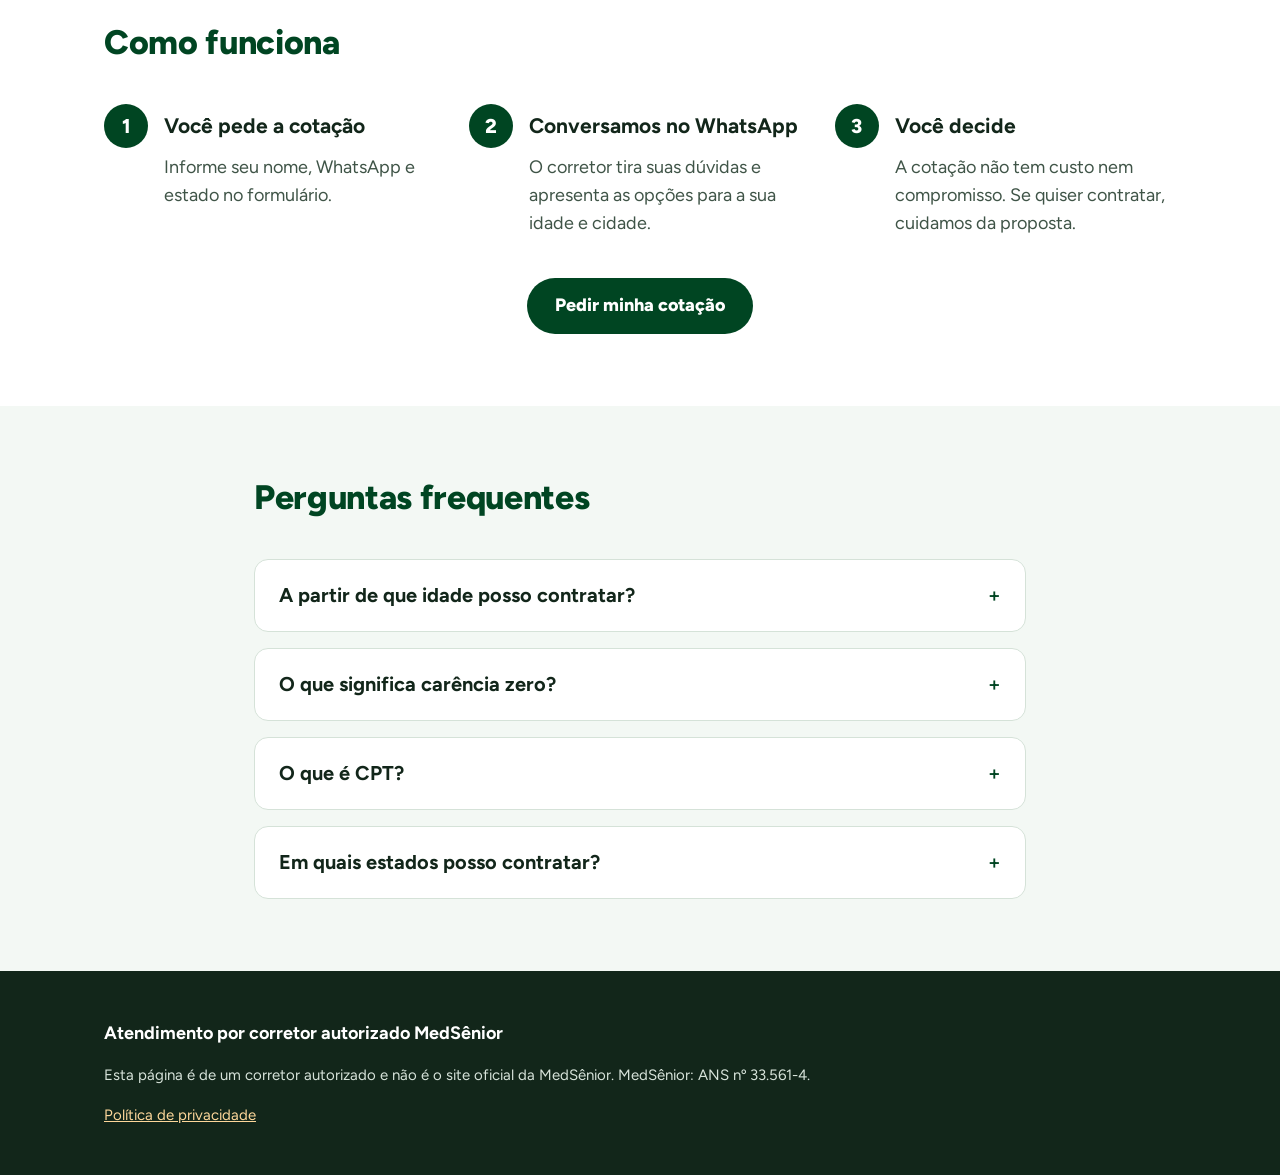
==== commit d3d89cd1: "Alinha o número de cada passo com o título e centraliza o botão Co-Authored-By: Claude Opus 5.5 <nor" ====
--- a/index.html
+++ b/index.html
@@ -184,7 +184,9 @@
         <p>A cotação não tem custo nem compromisso. Se quiser contratar, cuidamos da proposta.</p>
       </li>
     </ol>
-    <a class="botao botao--escuro" href="#cotacao" data-origem="como-funciona">Pedir minha cotação</a>
+    <div class="acoes-centro">
+      <a class="botao botao--escuro" href="#cotacao" data-origem="como-funciona">Pedir minha cotação</a>
+    </div>
   </div>
 </section>
 
--- a/styles.css
+++ b/styles.css
@@ -156,14 +156,20 @@
 .publico p { color: #E4EFE7; }
 
 .passos { list-style: none; margin: 0 0 40px; padding: 0; display: flex; flex-wrap: wrap; gap: 24px; }
-.passo { flex: 1 1 260px; display: flex; flex-direction: column; gap: 10px; }
+.passo {
+  flex: 1 1 260px;
+  display: grid; grid-template-columns: 44px minmax(0, 1fr);
+  column-gap: 16px; row-gap: 6px; align-items: center; align-content: start;
+}
 .passo__n {
+  grid-row: 1; grid-column: 1;
   width: 44px; height: 44px; border-radius: 50%;
   display: flex; align-items: center; justify-content: center;
   background: var(--verde-escuro); color: #fff; font-weight: 800; font-size: 20px;
 }
-.passo h3 { font-size: 21px; font-weight: 700; }
-.passo p { color: var(--tinta-suave); }
+.passo h3 { grid-row: 1; grid-column: 2; font-size: 21px; font-weight: 700; line-height: 1.25; }
+.passo p { grid-row: 2; grid-column: 2; color: var(--tinta-suave); }
+.acoes-centro { display: flex; justify-content: center; }
 
 .secao--borda { border-top: 1px solid var(--linha); }
 .quem { display: flex; flex-wrap: wrap; gap: 40px; align-items: center; }
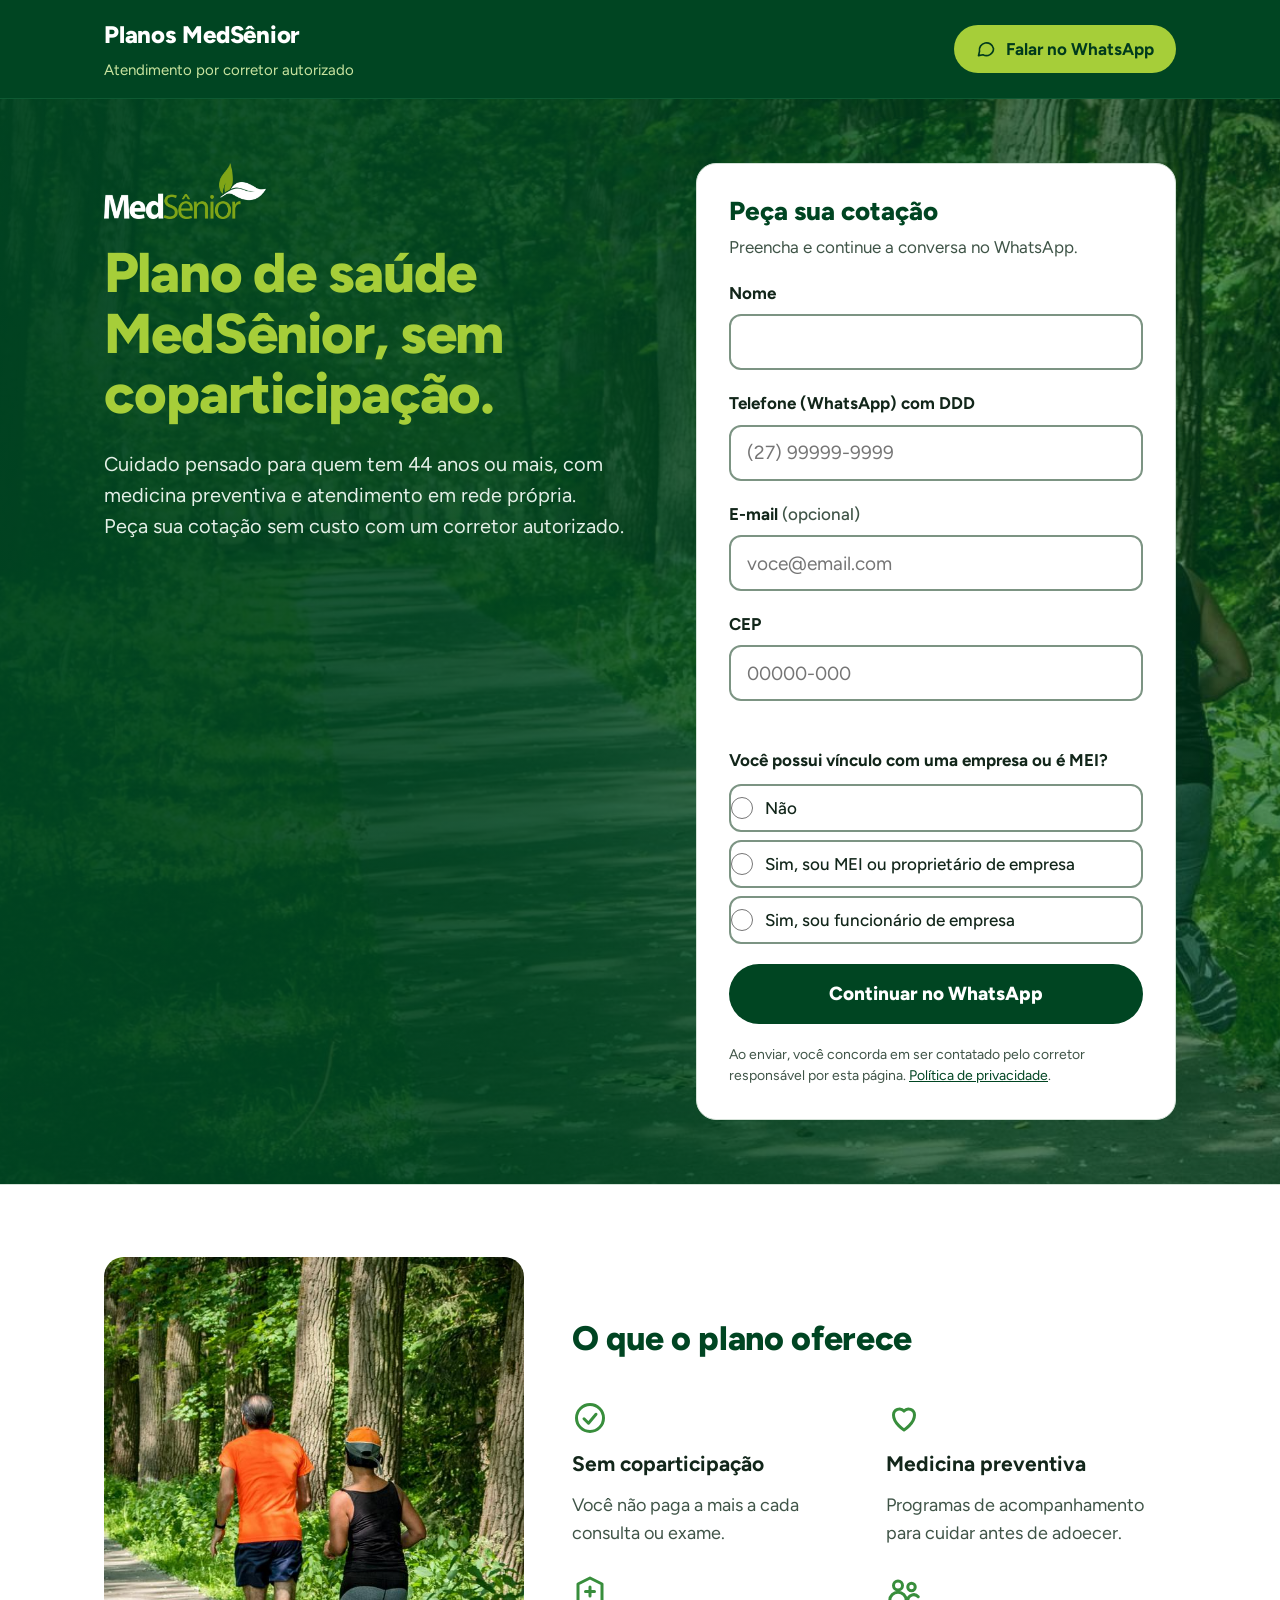
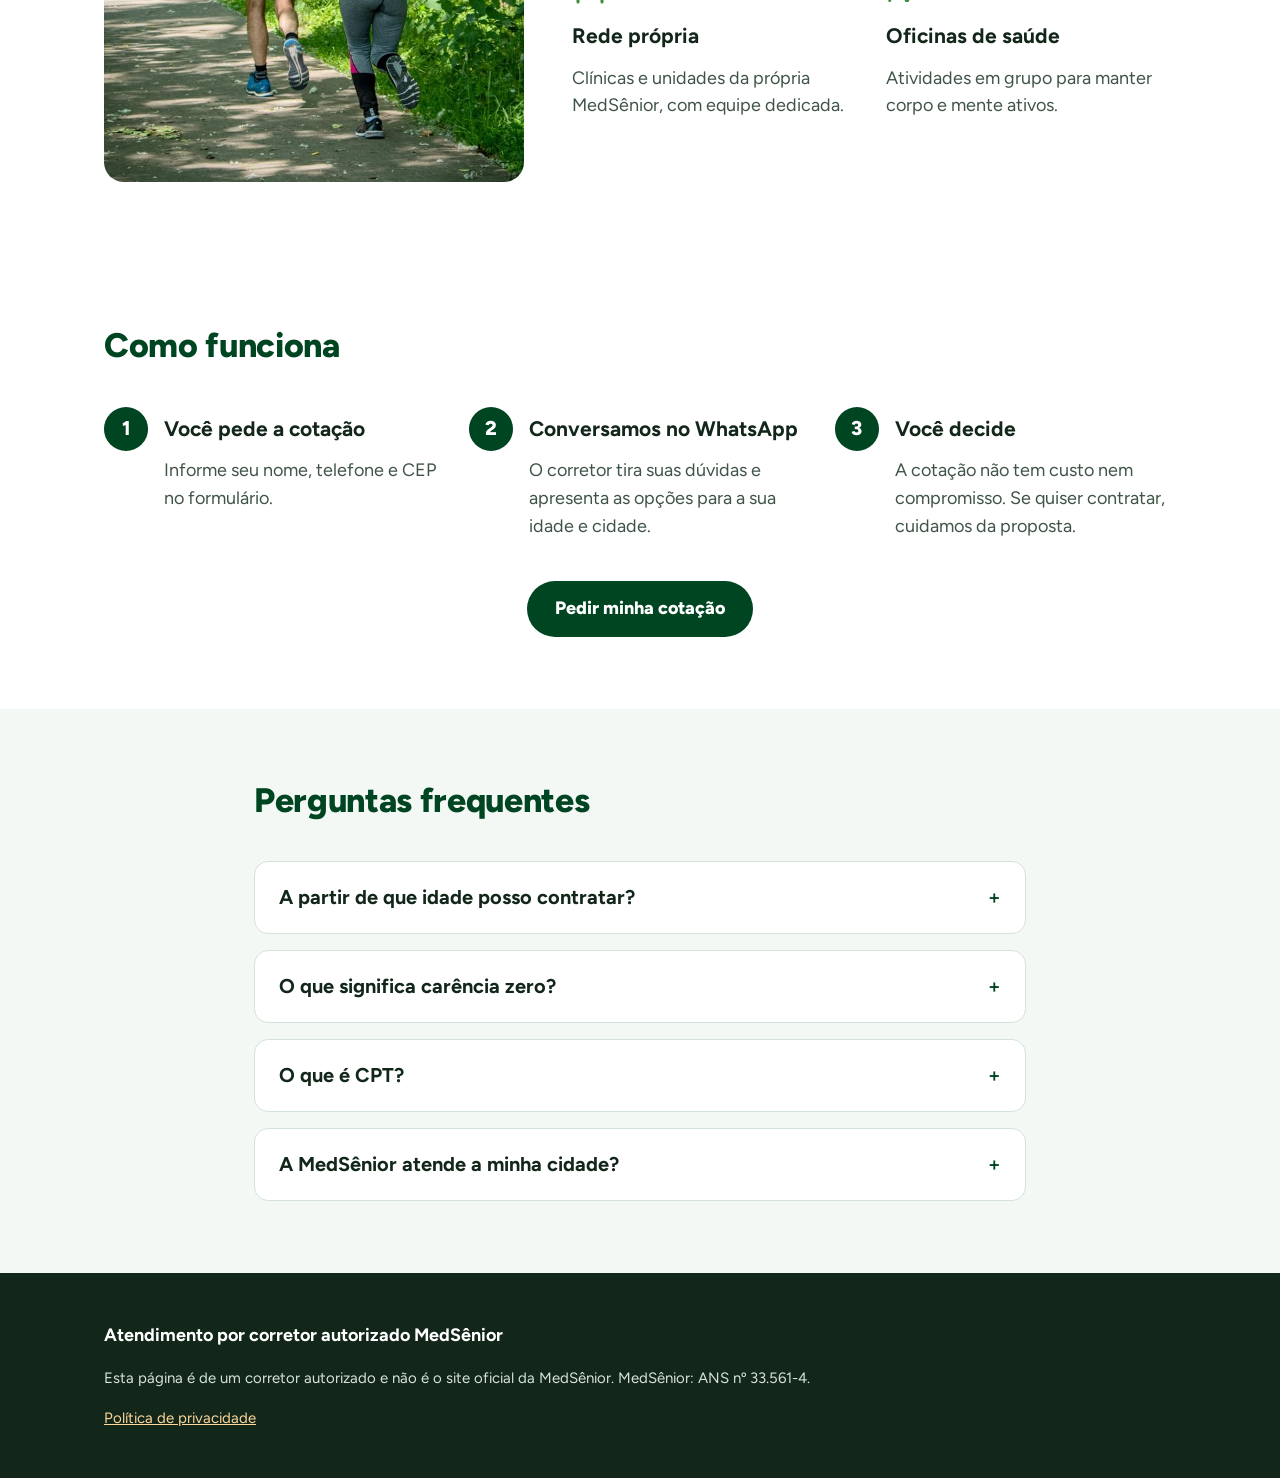
==== commit 1725b250: "Ajustes da Aline: CEP, e-mail, vínculo com empresa e foto no topo - Título sem estado: "Plano de saú" ====
--- a/index.html
+++ b/index.html
@@ -44,12 +44,12 @@
 
 <main>
 
-<section class="hero">
+<section class="hero" data-hero>
   <div class="container hero__linha">
     <div class="hero__texto">
       <img class="hero__operadora" src="assets/logo-medsenior-claro.png" alt="MedSênior" width="560" height="194">
       <p class="selo" data-campanha hidden>Carência zero* para contratos assinados até <span data-campanha-fim>31/10/2026</span></p>
-      <h1>Plano de saúde MedSênior <span data-uf-titulo>no Espírito Santo</span>, sem coparticipação.</h1>
+      <h1>Plano de saúde MedSênior, sem coparticipação.</h1>
       <p class="hero__sub">Cuidado pensado para quem tem 44 anos ou mais, com medicina preventiva e atendimento em rede própria. Peça sua cotação sem custo com um corretor autorizado.</p>
       <div class="preco" data-preco hidden>
         <span class="preco__rotulo">Planos a partir de</span>
@@ -69,13 +69,28 @@
         </div>
 
         <div class="campo">
-          <label for="lead-fone">WhatsApp com DDD</label>
+          <label for="lead-fone">Telefone (WhatsApp) com DDD</label>
           <input id="lead-fone" name="telefone" type="tel" inputmode="numeric" autocomplete="tel" placeholder="(27) 99999-9999" required>
         </div>
 
-        <fieldset class="campo">
-          <legend>Seu estado</legend>
-          <div class="ufs" id="ufs"></div>
+        <div class="campo">
+          <label for="lead-email">E-mail <span class="opcional">(opcional)</span></label>
+          <input id="lead-email" name="email" type="email" inputmode="email" autocomplete="email" placeholder="voce@email.com">
+        </div>
+
+        <div class="campo">
+          <label for="lead-cep">CEP</label>
+          <input id="lead-cep" name="cep" type="text" inputmode="numeric" autocomplete="postal-code" placeholder="00000-000" required aria-describedby="cep-local">
+          <span class="campo__ajuda" id="cep-local" aria-live="polite"></span>
+        </div>
+
+        <fieldset class="campo" id="lead-vinculo">
+          <legend>Você possui vínculo com uma empresa ou é MEI?</legend>
+          <div class="opcoes">
+            <label class="opcao"><input type="radio" name="vinculo" value="Não"> Não</label>
+            <label class="opcao"><input type="radio" name="vinculo" value="Sim, MEI ou proprietário de empresa"> Sim, sou MEI ou proprietário de empresa</label>
+            <label class="opcao"><input type="radio" name="vinculo" value="Sim, funcionário de empresa"> Sim, sou funcionário de empresa</label>
+          </div>
         </fieldset>
 
         <!-- Campo isca para robôs: pessoas não veem nem preenchem. -->
@@ -171,7 +186,7 @@
       <li class="passo">
         <span class="passo__n" aria-hidden="true">1</span>
         <h3>Você pede a cotação</h3>
-        <p>Informe seu nome, WhatsApp e estado no formulário.</p>
+        <p>Informe seu nome, telefone e CEP no formulário.</p>
       </li>
       <li class="passo">
         <span class="passo__n" aria-hidden="true">2</span>
@@ -206,8 +221,8 @@
       <p>É a cobertura parcial temporária: um período em que alguns procedimentos ligados a doenças ou lesões que você já tinha ao contratar ficam sem cobertura. O corretor explica o seu caso na cotação.</p>
     </details>
     <details>
-      <summary>Em quais estados posso contratar?</summary>
-      <p>Espírito Santo, São Paulo, Rio de Janeiro, Minas Gerais, Paraná, Rio Grande do Sul, Pernambuco e Distrito Federal.</p>
+      <summary>A MedSênior atende a minha cidade?</summary>
+      <p>A MedSênior está presente em várias regiões do país e segue em expansão. Informe seu CEP no formulário e o corretor confirma o atendimento na sua cidade.</p>
     </details>
   </div>
 </section>
--- a/styles.css
+++ b/styles.css
@@ -71,6 +71,12 @@
 
 /* Hero */
 .hero { background: var(--verde-escuro); color: #E4EFE7; }
+.hero--foto {
+  background:
+    linear-gradient(90deg, rgba(0, 69, 34, 0.94) 0%, rgba(0, 69, 34, 0.86) 45%, rgba(0, 69, 34, 0.55) 100%),
+    var(--foto-topo) center / cover no-repeat,
+    var(--verde-escuro);
+}
 .hero__linha {
   display: flex; flex-wrap: wrap; gap: 48px; align-items: flex-start;
   padding-top: 64px; padding-bottom: 64px;
@@ -113,14 +119,17 @@
   font: inherit; font-size: 19px; color: var(--tinta); background: #fff;
 }
 .campo input[aria-invalid="true"] { border-color: #B3261E; }
-.ufs { display: flex; flex-wrap: wrap; gap: 8px; }
-.uf {
-  min-width: 56px; height: 48px; padding: 0 14px;
-  border: 2px solid var(--borda-campo); border-radius: 12px;
-  background: #fff; color: var(--tinta);
-  font: inherit; font-weight: 700; cursor: pointer;
-}
-.uf[aria-pressed="true"] { background: var(--verde-escuro); border-color: var(--verde-escuro); color: #fff; }
+.opcional { font-weight: 500; color: var(--tinta-suave); }
+.campo__ajuda { font-size: 15px; color: var(--tinta-suave); min-height: 1.2em; }
+.opcoes { display: flex; flex-direction: column; gap: 8px; }
+.opcao {
+  display: flex; align-items: center; gap: 12px; min-height: 48px; padding: 10px 14px;
+  border: 2px solid var(--borda-campo); border-radius: 12px; cursor: pointer;
+  font-weight: 500 !important; font-size: 17px; line-height: 1.3;
+}
+.opcao input { width: 22px; height: 22px; margin: 0; flex: none; accent-color: var(--verde-escuro); }
+.opcao:has(input:checked) { border-color: var(--verde-escuro); background: #EEF6EF; }
+.opcao input[aria-invalid="true"] { outline: 2px solid #B3261E; outline-offset: 2px; }
 .isca { position: absolute; left: -9999px; width: 1px; height: 1px; overflow: hidden; }
 .erro {
   padding: 12px 16px; border-radius: 12px;
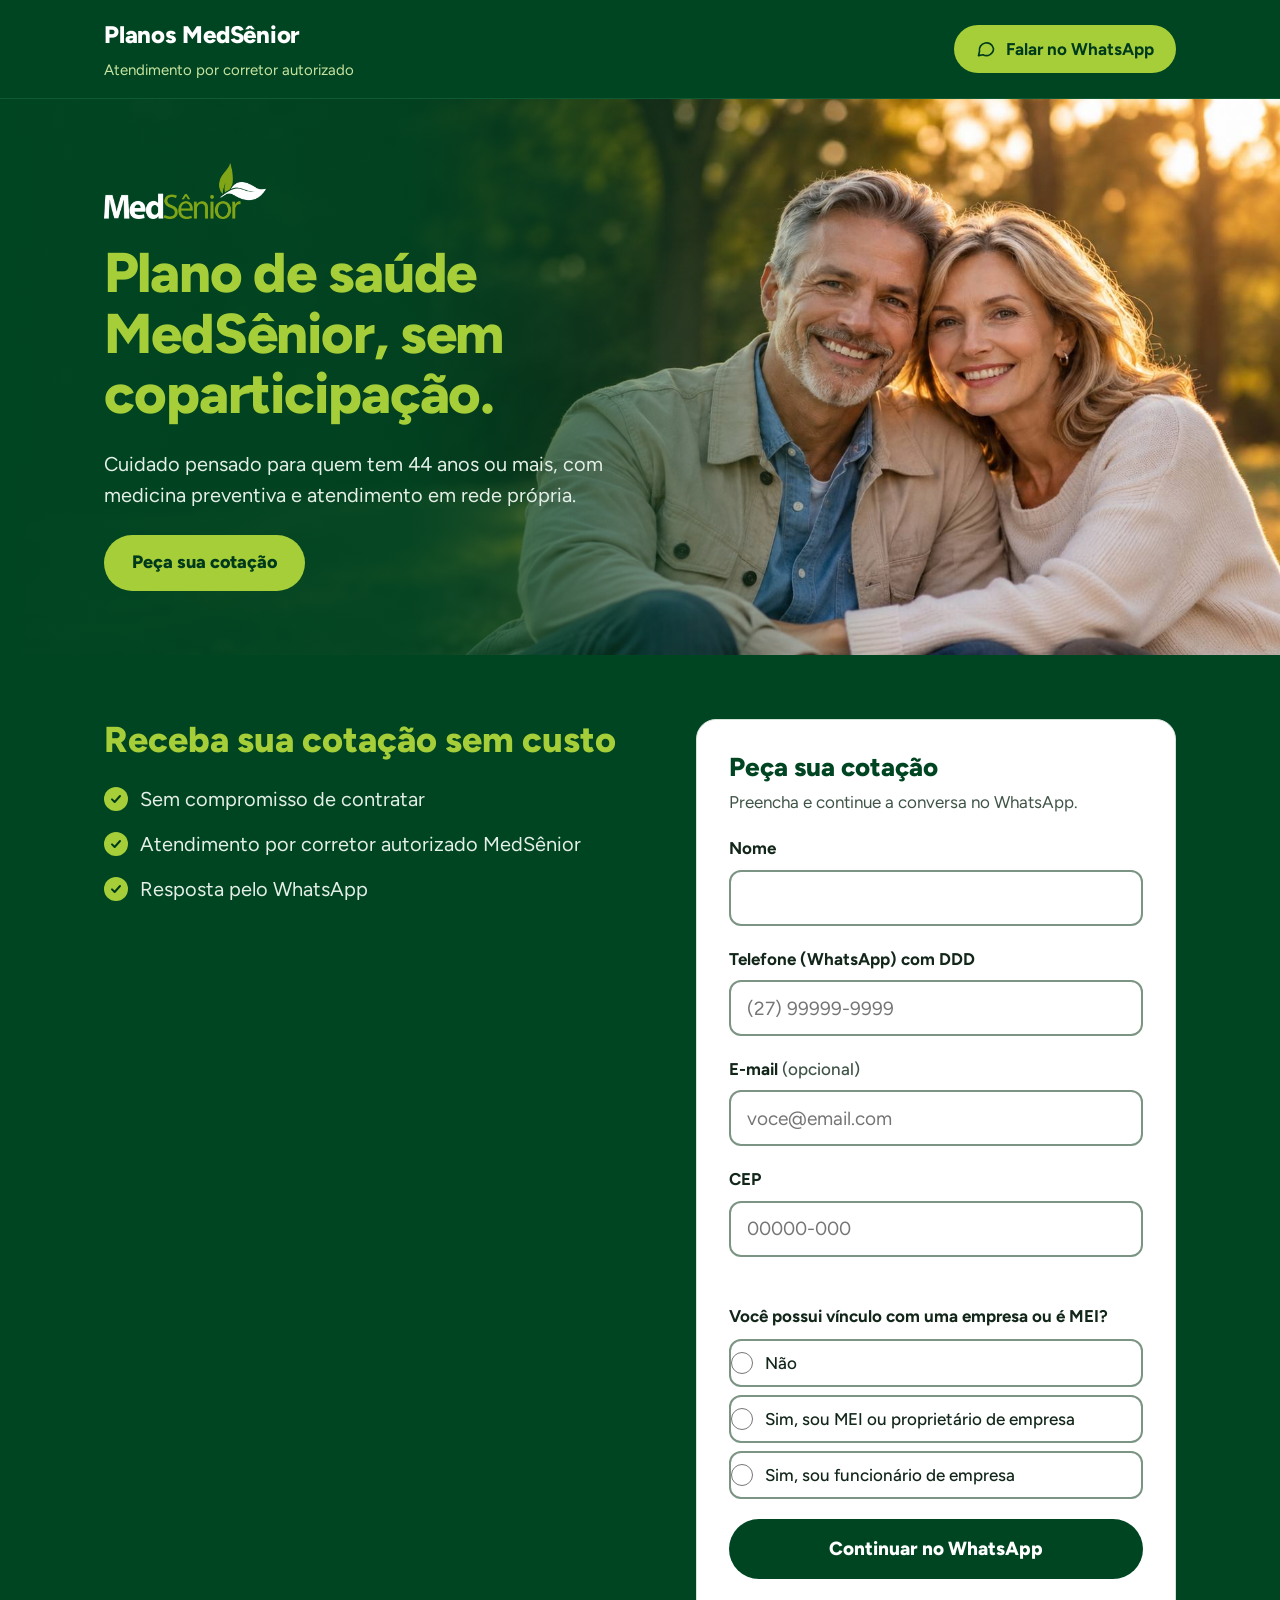
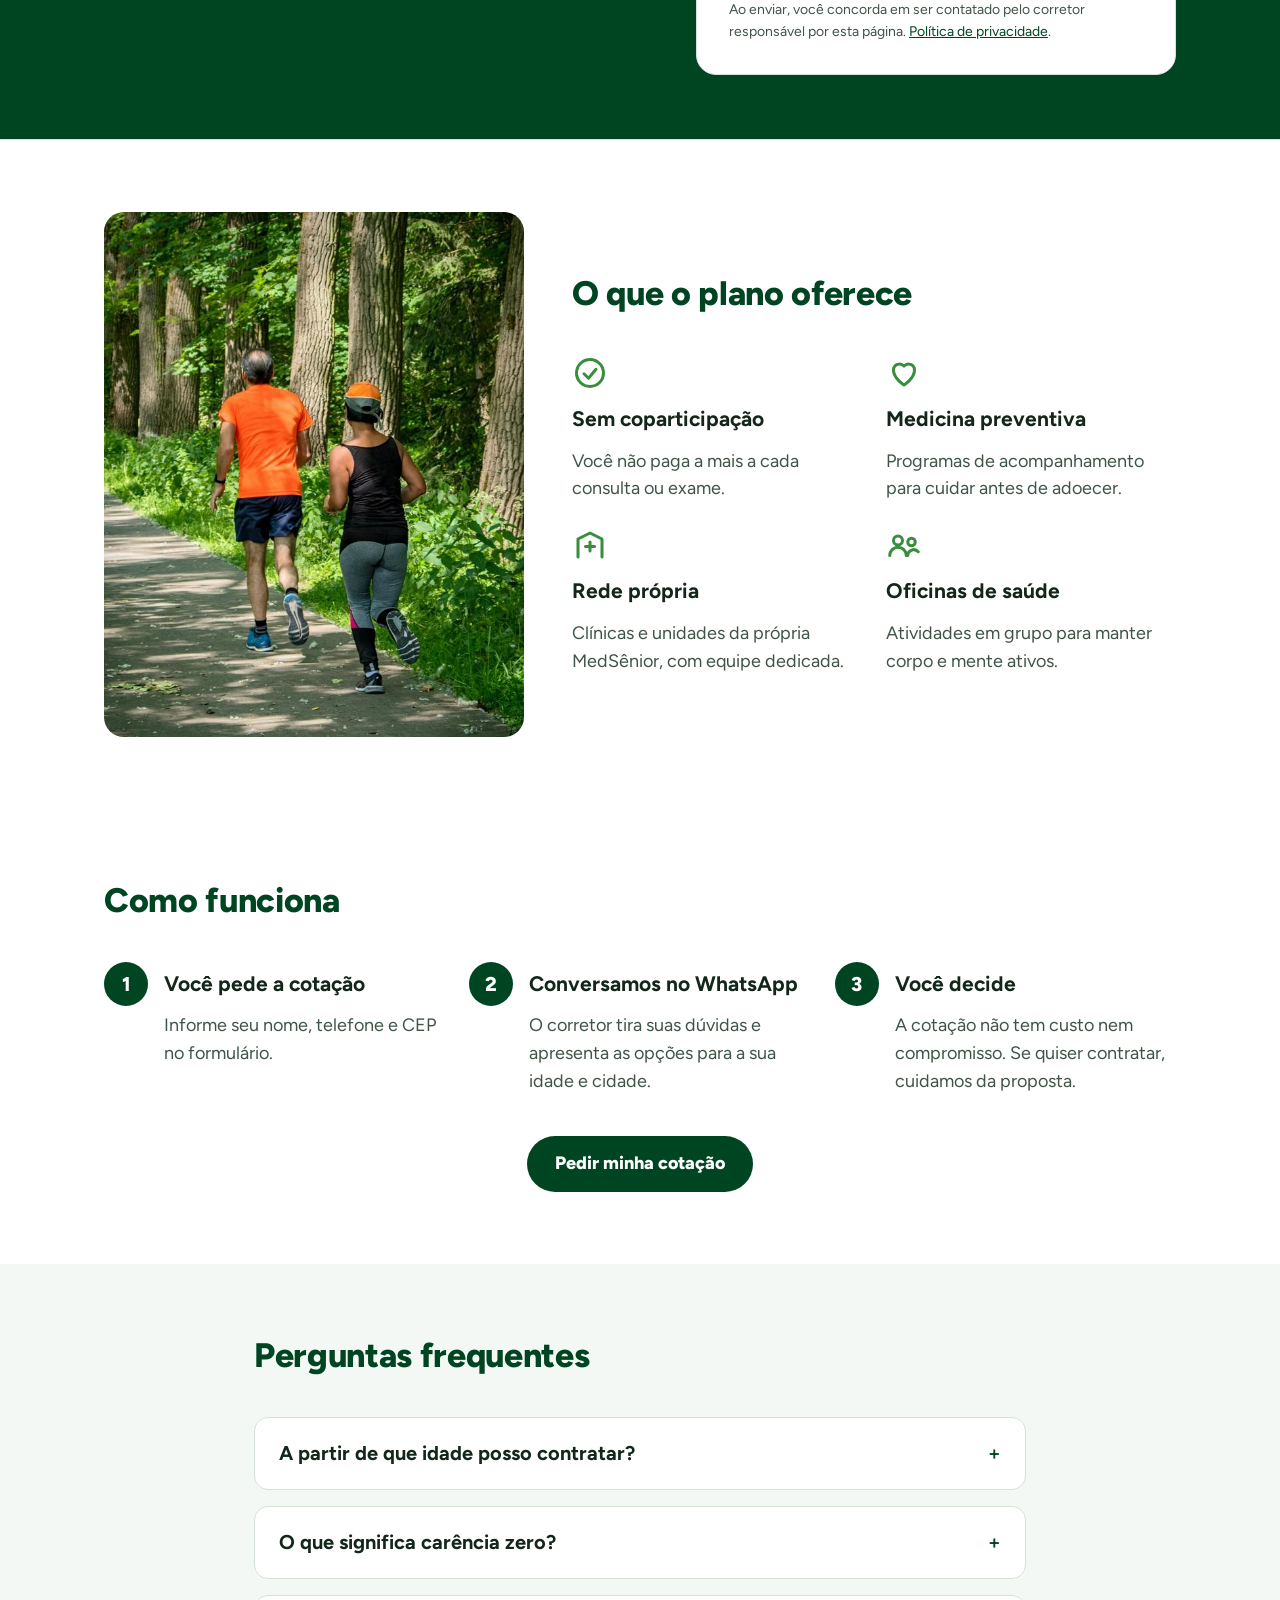
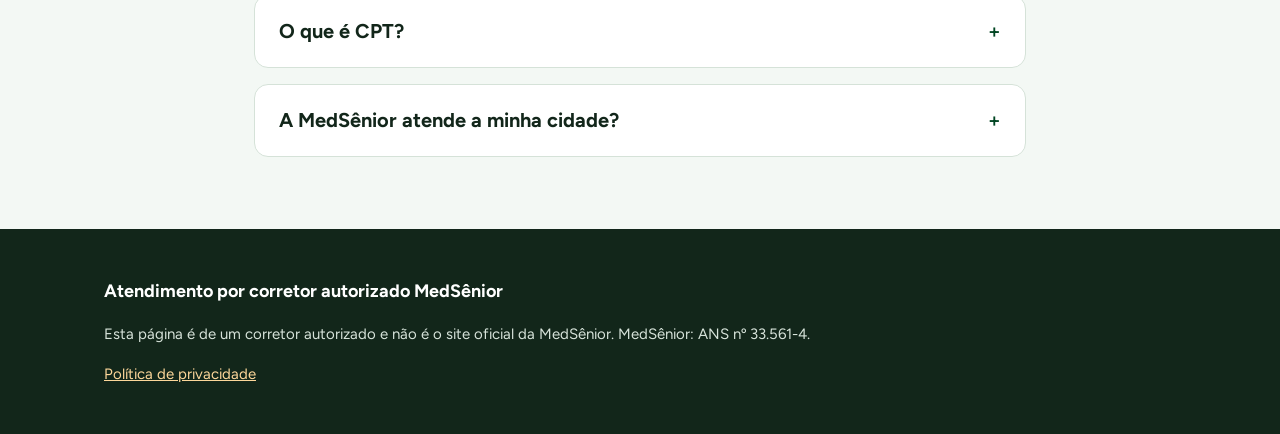
==== commit c9474595: "Foto do casal no topo e páginas por estado - Topo vira um banner com a foto do casal e o título; o f" ====
--- a/index.html
+++ b/index.html
@@ -44,13 +44,27 @@
 
 <main>
 
-<section class="hero" data-hero>
+<section class="banner" data-hero>
+  <div class="container">
+    <div class="banner__texto">
+      <img class="hero__operadora" src="assets/logo-medsenior-claro.png" alt="MedSênior" width="560" height="194">
+      <p class="selo" data-campanha hidden>Carência zero* para contratos assinados até <span data-campanha-fim>31/10/2026</span></p>
+      <h1>Plano de saúde MedSênior<span data-uf-titulo></span>, sem coparticipação.</h1>
+      <p class="hero__sub">Cuidado pensado para quem tem 44 anos ou mais, com medicina preventiva e atendimento em rede própria.</p>
+      <a class="botao botao--lima" href="#cotacao" data-origem="banner">Peça sua cotação</a>
+    </div>
+  </div>
+</section>
+
+<section class="hero">
   <div class="container hero__linha">
     <div class="hero__texto">
-      <img class="hero__operadora" src="assets/logo-medsenior-claro.png" alt="MedSênior" width="560" height="194">
-      <p class="selo" data-campanha hidden>Carência zero* para contratos assinados até <span data-campanha-fim>31/10/2026</span></p>
-      <h1>Plano de saúde MedSênior, sem coparticipação.</h1>
-      <p class="hero__sub">Cuidado pensado para quem tem 44 anos ou mais, com medicina preventiva e atendimento em rede própria. Peça sua cotação sem custo com um corretor autorizado.</p>
+      <h2 class="hero__titulo">Receba sua cotação sem custo</h2>
+      <ul class="vantagens">
+        <li>Sem compromisso de contratar</li>
+        <li>Atendimento por corretor autorizado MedSênior</li>
+        <li>Resposta pelo WhatsApp</li>
+      </ul>
       <div class="preco" data-preco hidden>
         <span class="preco__rotulo">Planos a partir de</span>
         <span class="preco__valor"><span data-preco-valor></span><small> /mês**</small></span>
--- a/styles.css
+++ b/styles.css
@@ -71,11 +71,25 @@
 
 /* Hero */
 .hero { background: var(--verde-escuro); color: #E4EFE7; }
-.hero--foto {
+.banner { background: var(--verde-escuro); color: #E4EFE7; }
+.banner .container { min-height: 520px; display: flex; align-items: center; padding-top: 64px; padding-bottom: 64px; }
+.banner__texto { max-width: 560px; display: flex; flex-direction: column; gap: 24px; align-items: flex-start; }
+.banner h1 {
+  font-size: clamp(34px, 5vw, 56px); line-height: 1.08; font-weight: 800;
+  color: var(--verde-claro); letter-spacing: -0.02em;
+}
+.banner--foto {
   background:
-    linear-gradient(90deg, rgba(0, 69, 34, 0.94) 0%, rgba(0, 69, 34, 0.86) 45%, rgba(0, 69, 34, 0.55) 100%),
-    var(--foto-topo) center / cover no-repeat,
+    linear-gradient(90deg, #004522 0%, rgba(0, 69, 34, 0.92) 32%, rgba(0, 69, 34, 0.35) 55%, rgba(0, 69, 34, 0) 70%),
+    var(--foto-topo) right center / cover no-repeat,
     var(--verde-escuro);
+}
+.hero__titulo { font-size: clamp(28px, 4vw, 36px); line-height: 1.15; font-weight: 800; color: var(--verde-claro); }
+.vantagens { list-style: none; margin: 0; padding: 0; display: flex; flex-direction: column; gap: 14px; font-size: 20px; }
+.vantagens li { display: flex; gap: 12px; align-items: flex-start; }
+.vantagens li::before {
+  content: ''; flex: none; width: 24px; height: 24px; margin-top: 3px; border-radius: 50%;
+  background: var(--verde-claro) url("data:image/svg+xml,%3Csvg xmlns='http://www.w3.org/2000/svg' viewBox='0 0 24 24' fill='none' stroke='%23003A1D' stroke-width='3' stroke-linecap='round' stroke-linejoin='round'%3E%3Cpath d='M6 12.5l4 4 8-9'/%3E%3C/svg%3E") center / 16px no-repeat;
 }
 .hero__linha {
   display: flex; flex-wrap: wrap; gap: 48px; align-items: flex-start;
@@ -220,6 +234,17 @@
 .texto h2 { font-size: 22px; font-weight: 700; margin: 32px 0 8px; }
 .texto p { margin-bottom: 12px; color: var(--tinta-media); }
 
+@media (max-width: 760px) {
+  .banner .container { min-height: 0; padding-top: 0; padding-bottom: 40px; display: block; }
+  .banner--foto {
+    background:
+      linear-gradient(180deg, rgba(0, 69, 34, 0) 0, rgba(0, 69, 34, 0) 38vw, #004522 60vw),
+      var(--foto-topo) 72% 0 / auto 60vw no-repeat,
+      var(--verde-escuro);
+  }
+  .banner--foto .container { padding-top: 52vw; }
+}
+
 @media (max-width: 560px) {
   .hero__linha { padding-top: 40px; padding-bottom: 40px; gap: 32px; }
   .cartao { padding: 24px; max-width: none; }
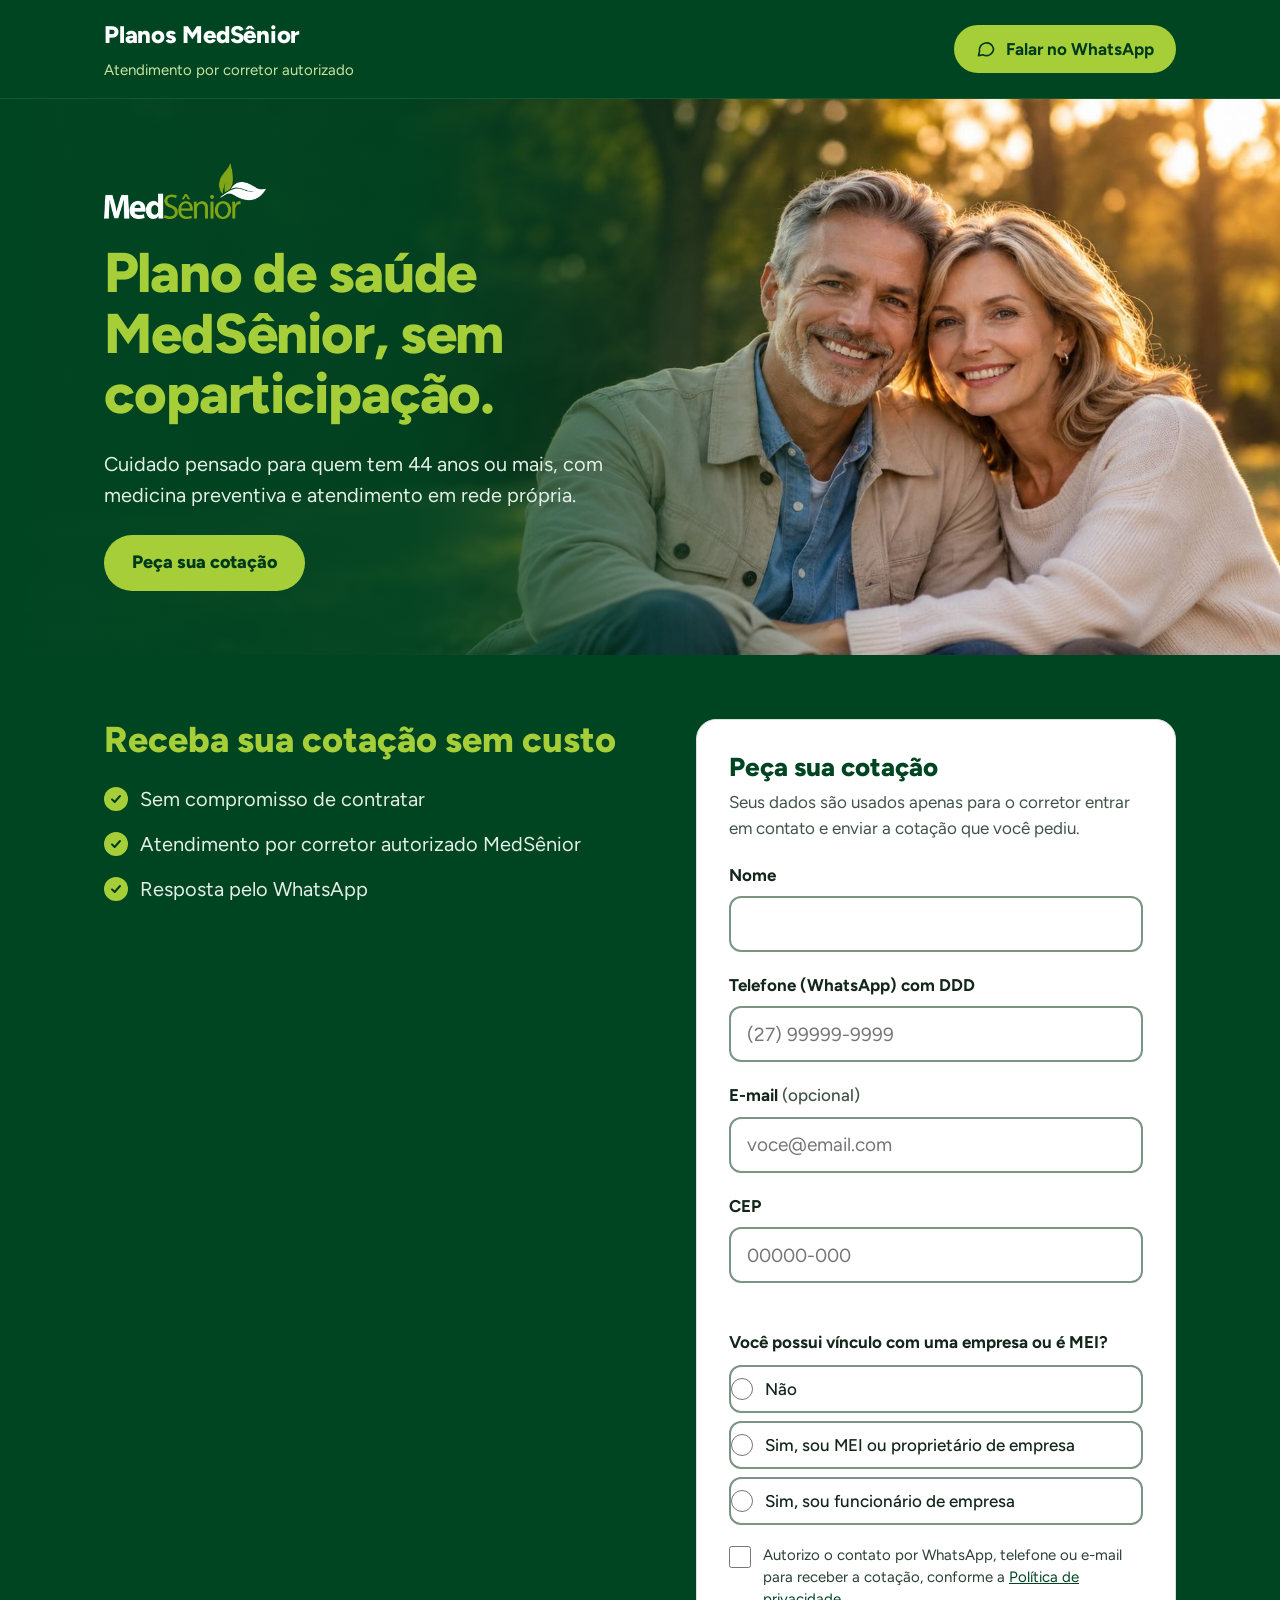
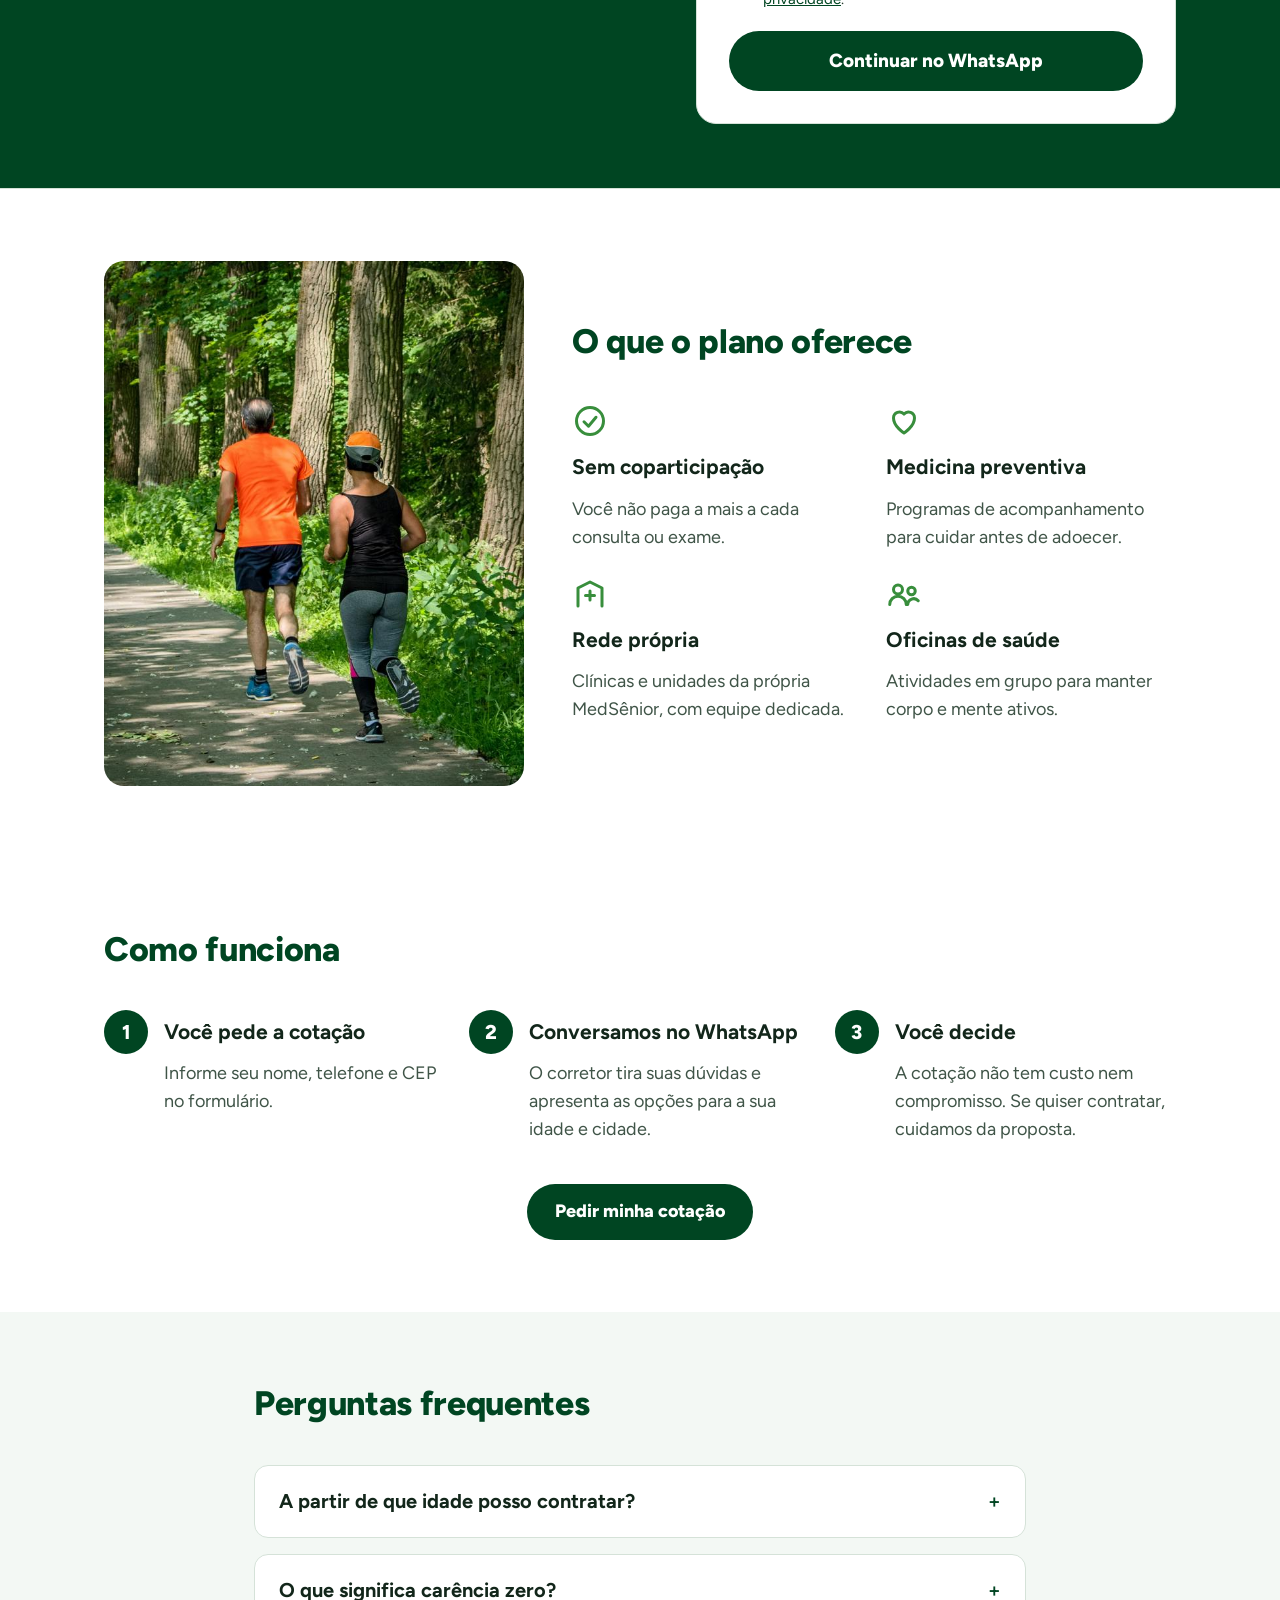
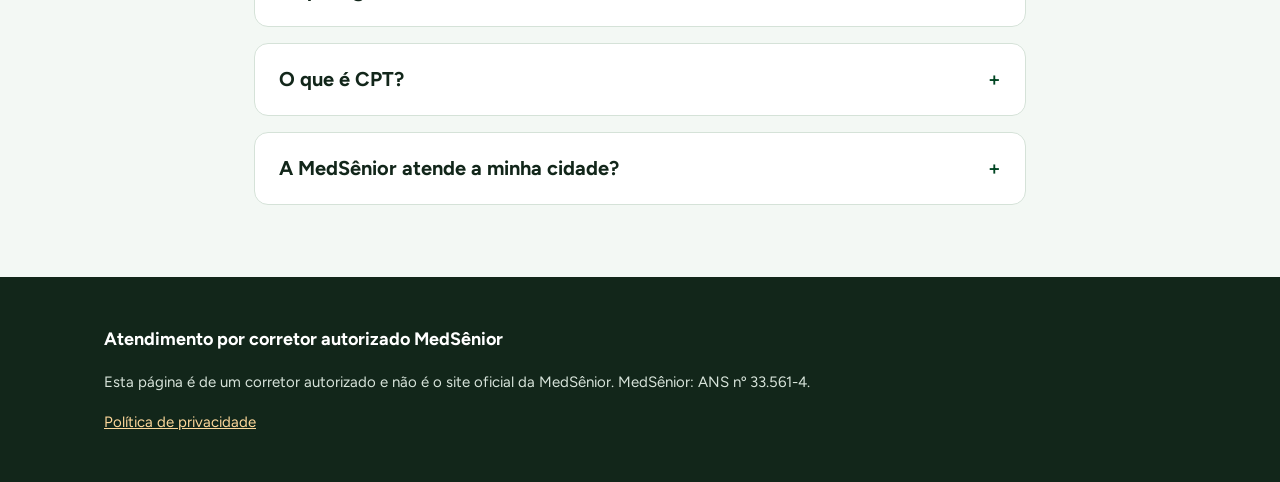
==== commit b17ba0e3: "Autorização de contato obrigatória e finalidade da coleta no formulário Orientações da MedSênior: o " ====
--- a/index.html
+++ b/index.html
@@ -47,7 +47,7 @@
 <section class="banner" data-hero>
   <div class="container">
     <div class="banner__texto">
-      <img class="hero__operadora" src="assets/logo-medsenior-claro.png" alt="MedSênior" width="560" height="194">
+      <img class="hero__operadora" data-logo-operadora src="assets/logo-medsenior-claro.png" alt="MedSênior" width="560" height="194">
       <p class="selo" data-campanha hidden>Carência zero* para contratos assinados até <span data-campanha-fim>31/10/2026</span></p>
       <h1>Plano de saúde MedSênior<span data-uf-titulo></span>, sem coparticipação.</h1>
       <p class="hero__sub">Cuidado pensado para quem tem 44 anos ou mais, com medicina preventiva e atendimento em rede própria.</p>
@@ -75,7 +75,7 @@
     <div class="cartao" id="cotacao">
       <form id="form-lead" novalidate>
         <h2>Peça sua cotação</h2>
-        <p class="cartao__sub">Preencha e continue a conversa no WhatsApp.</p>
+        <p class="cartao__sub">Seus dados são usados apenas para o corretor entrar em contato e enviar a cotação que você pediu.</p>
 
         <div class="campo">
           <label for="lead-nome">Nome</label>
@@ -113,10 +113,14 @@
           <input id="lead-site" name="site" type="text" tabindex="-1" autocomplete="off">
         </div>
 
+        <label class="aceite" for="lead-aceite">
+          <input id="lead-aceite" name="aceite" type="checkbox" value="sim">
+          <span>Autorizo o contato por WhatsApp, telefone ou e-mail para receber a cotação, conforme a <a href="privacidade.html">Política de privacidade</a>.</span>
+        </label>
+
         <p class="erro" id="form-erro" role="alert" hidden></p>
 
         <button class="botao botao--escuro botao--cheio" type="submit">Continuar no WhatsApp</button>
-        <p class="consentimento">Ao enviar, você concorda em ser contatado pelo corretor responsável por esta página. <a href="privacidade.html">Política de privacidade</a>.</p>
       </form>
 
       <div id="form-sucesso" hidden>
--- a/styles.css
+++ b/styles.css
@@ -150,6 +150,9 @@
   background: #FDECEA; color: #8A1C12; font-size: 16px; font-weight: 600;
 }
 .consentimento { font-size: 14px; color: var(--tinta-suave); }
+.aceite { display: flex; gap: 12px; align-items: flex-start; font-size: 15px; line-height: 1.45; color: var(--tinta-media); cursor: pointer; }
+.aceite input { width: 22px; height: 22px; margin: 1px 0 0; flex: none; accent-color: var(--verde-escuro); }
+.aceite input[aria-invalid="true"] { outline: 2px solid #B3261E; outline-offset: 2px; }
 
 /* Seções */
 .secao { padding: 72px 0; }
